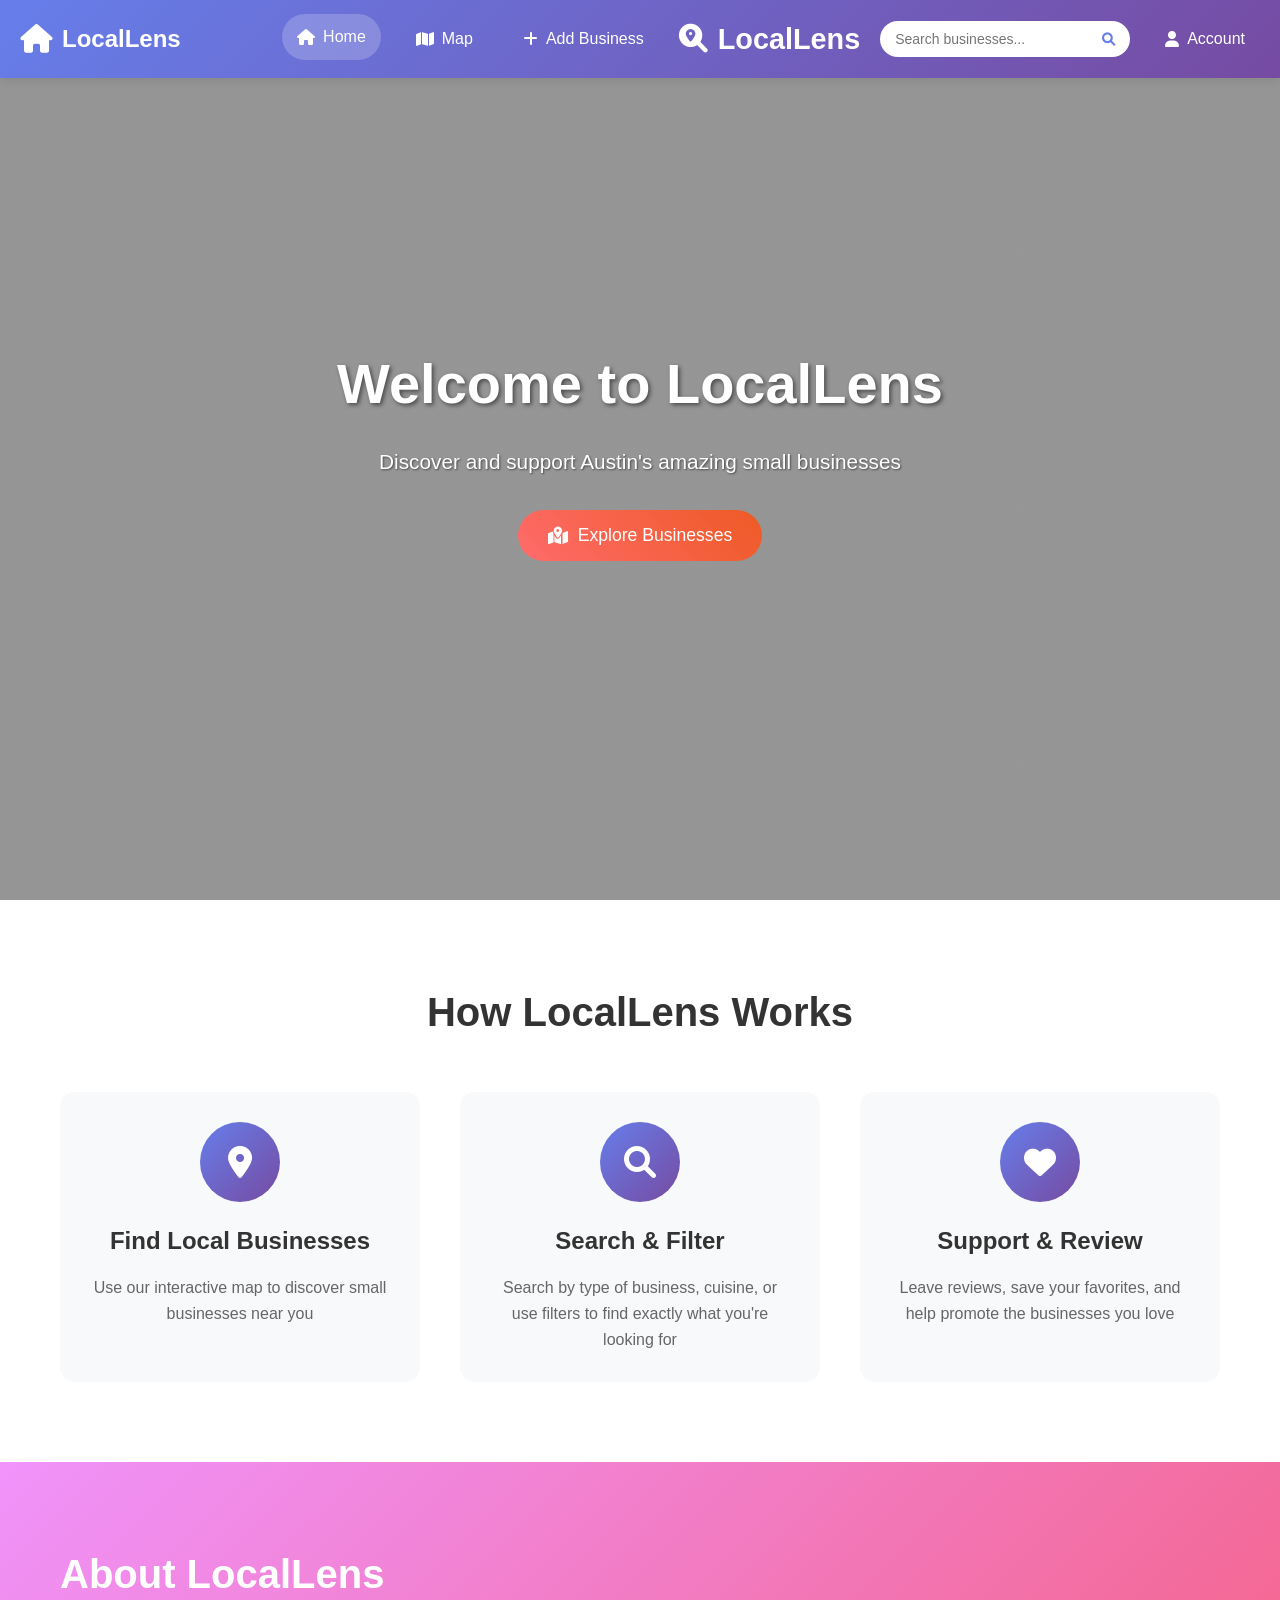
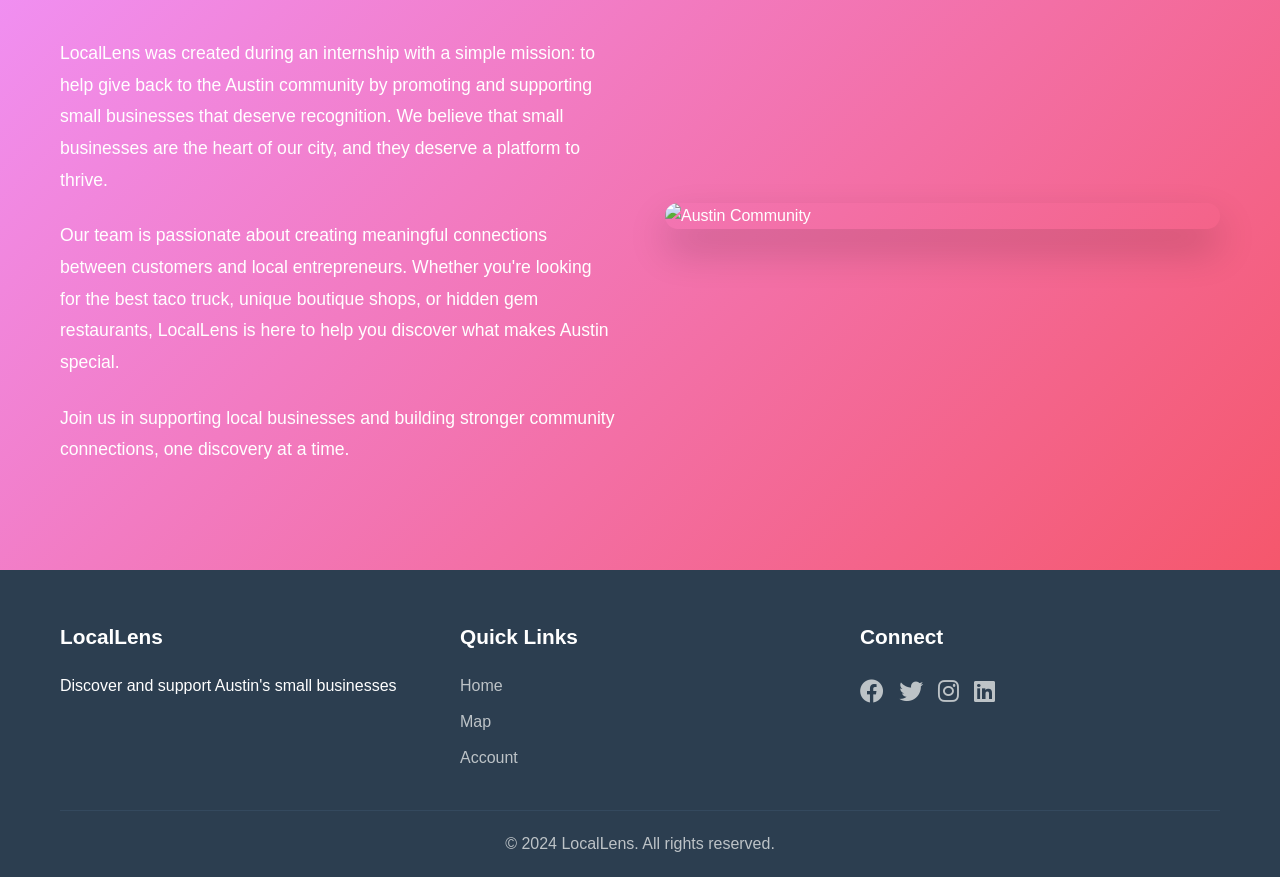
==== index.html @ c3199fb7 "Created first copy of app" ====
<!DOCTYPE html>
<html lang="en">
<head>
    <meta charset="UTF-8">
    <meta name="viewport" content="width=device-width, initial-scale=1.0">
    <title>LocalLens - Discover Austin's Small Businesses</title>
    <link rel="stylesheet" href="styles.css">
    <link href="https://cdnjs.cloudflare.com/ajax/libs/font-awesome/6.0.0/css/all.min.css" rel="stylesheet">
</head>
<body>
    <!-- Navigation Bar -->
    <nav class="navbar">
        <div class="nav-container">
            <div class="nav-logo">
                <i class="fas fa-home"></i>
                <span id="logo-text">LocalLens</span>
            </div>
            <div class="nav-items">
                <a href="index.html" class="nav-item active">
                    <i class="fas fa-home"></i>
                    <span>Home</span>
                </a>
                <a href="map.html" class="nav-item">
                    <i class="fas fa-map"></i>
                    <span>Map</span>
                </a>
                <a href="add-business.html" class="nav-item">
                    <i class="fas fa-plus"></i>
                    <span>Add Business</span>
                </a>
                <div class="nav-brand">
                    <i class="fas fa-search-location"></i>
                    <span>LocalLens</span>
                </div>
                <div class="search-container">
                    <input type="text" placeholder="Search businesses..." id="home-search">
                    <button type="button"><i class="fas fa-search"></i></button>
                </div>
                <a href="account.html" class="nav-item">
                    <i class="fas fa-user"></i>
                    <span>Account</span>
                </a>
            </div>
        </div>
    </nav>

    <!-- Hero Section with Austin Background -->
    <section class="hero">
        <div class="hero-overlay">
            <div class="hero-content">
                <h1>Welcome to LocalLens</h1>
                <p>Discover and support Austin's amazing small businesses</p>
                <button class="cta-button" onclick="window.location.href='map.html'">
                    <i class="fas fa-map-marked-alt"></i>
                    Explore Businesses
                </button>
            </div>
        </div>
    </section>

    <!-- How It Works Section -->
    <section class="how-it-works">
        <div class="container">
            <h2>How LocalLens Works</h2>
            <div class="steps-container">
                <div class="step">
                    <div class="step-icon">
                        <i class="fas fa-map-marker-alt"></i>
                    </div>
                    <h3>Find Local Businesses</h3>
                    <p>Use our interactive map to discover small businesses near you</p>
                </div>
                <div class="step">
                    <div class="step-icon">
                        <i class="fas fa-search"></i>
                    </div>
                    <h3>Search & Filter</h3>
                    <p>Search by type of business, cuisine, or use filters to find exactly what you're looking for</p>
                </div>
                <div class="step">
                    <div class="step-icon">
                        <i class="fas fa-heart"></i>
                    </div>
                    <h3>Support & Review</h3>
                    <p>Leave reviews, save your favorites, and help promote the businesses you love</p>
                </div>
            </div>
        </div>
    </section>

    <!-- About Us Section -->
    <section class="about-us">
        <div class="container">
            <div class="about-content">
                <div class="about-text">
                    <h2>About LocalLens</h2>
                    <p>
                        LocalLens was created during an internship with a simple mission: to help give back to the Austin community 
                        by promoting and supporting small businesses that deserve recognition. We believe that small businesses are 
                        the heart of our city, and they deserve a platform to thrive.
                    </p>
                    <p>
                        Our team is passionate about creating meaningful connections between customers and local entrepreneurs. 
                        Whether you're looking for the best taco truck, unique boutique shops, or hidden gem restaurants, 
                        LocalLens is here to help you discover what makes Austin special.
                    </p>
                    <p>
                        Join us in supporting local businesses and building stronger community connections, one discovery at a time.
                    </p>
                </div>
                <div class="about-image">
                    <img src="https://images.unsplash.com/photo-1519501025264-65ba15a82390?w=800&h=600&fit=crop" alt="Austin Community">
                </div>
            </div>
        </div>
    </section>

    <!-- Footer -->
    <footer class="footer">
        <div class="container">
            <div class="footer-content">
                <div class="footer-section">
                    <h3>LocalLens</h3>
                    <p>Discover and support Austin's small businesses</p>
                </div>
                <div class="footer-section">
                    <h3>Quick Links</h3>
                    <ul>
                        <li><a href="index.html">Home</a></li>
                        <li><a href="map.html">Map</a></li>
                        <li><a href="account.html">Account</a></li>
                    </ul>
                </div>
                <div class="footer-section">
                    <h3>Connect</h3>
                    <div class="social-links">
                        <a href="#"><i class="fab fa-facebook"></i></a>
                        <a href="#"><i class="fab fa-twitter"></i></a>
                        <a href="#"><i class="fab fa-instagram"></i></a>
                        <a href="#"><i class="fab fa-linkedin"></i></a>
                    </div>
                </div>
            </div>
            <div class="footer-bottom">
                <p>&copy; 2024 LocalLens. All rights reserved.</p>
            </div>
        </div>
    </footer>

    <script src="script.js"></script>
</body>
</html>
---- styles.css ----
/* Global Styles */
* {
    margin: 0;
    padding: 0;
    box-sizing: border-box;
}

body {
    font-family: 'Segoe UI', Tahoma, Geneva, Verdana, sans-serif;
    line-height: 1.6;
    color: #333;
    background-color: #f8f9fa;
}

.container {
    max-width: 1200px;
    margin: 0 auto;
    padding: 0 20px;
}

/* Navigation Bar */
.navbar {
    background: linear-gradient(135deg, #667eea 0%, #764ba2 100%);
    padding: 1rem 0;
    position: fixed;
    top: 0;
    width: 100%;
    z-index: 1000;
    box-shadow: 0 2px 10px rgba(0,0,0,0.1);
}

.nav-container {
    max-width: 1400px;
    margin: 0 auto;
    display: flex;
    justify-content: space-between;
    align-items: center;
    padding: 0 20px;
}

.nav-logo {
    display: flex;
    align-items: center;
    color: white;
    font-size: 1.5rem;
    font-weight: bold;
    text-decoration: none;
}

.nav-logo i {
    margin-right: 10px;
    font-size: 1.8rem;
}

.nav-items {
    display: flex;
    align-items: center;
    gap: 20px;
    flex-wrap: wrap;
}

.nav-item {
    display: flex;
    align-items: center;
    color: white;
    text-decoration: none;
    padding: 10px 15px;
    border-radius: 25px;
    transition: all 0.3s ease;
}

.nav-item:hover, .nav-item.active {
    background: rgba(255,255,255,0.2);
    transform: translateY(-2px);
}

.nav-item i {
    margin-right: 8px;
}

.nav-brand {
    color: white;
    font-size: 1.8rem;
    font-weight: bold;
    text-decoration: none;
    display: flex;
    align-items: center;
}

.nav-brand i {
    margin-right: 10px;
}

.search-container {
    position: relative;
    display: flex;
    align-items: center;
}

.search-container input {
    padding: 10px 40px 10px 15px;
    border: none;
    border-radius: 25px;
    width: 250px;
    outline: none;
    font-size: 14px;
}

.search-container button {
    position: absolute;
    right: 5px;
    background: none;
    border: none;
    color: #667eea;
    cursor: pointer;
    padding: 5px 10px;
}

/* Hero Section */
.hero {
    height: 100vh;
    background: linear-gradient(rgba(0,0,0,0.4), rgba(0,0,0,0.4)), 
                url('https://images.unsplash.com/photo-1519501025264-65ba15a82390?w=1920&h=1080&fit=crop');
    background-size: cover;
    background-position: center;
    display: flex;
    align-items: center;
    justify-content: center;
    text-align: center;
    color: white;
}

.hero-overlay {
    max-width: 800px;
    padding: 0 20px;
}

.hero-content h1 {
    font-size: 3.5rem;
    margin-bottom: 1rem;
    text-shadow: 2px 2px 4px rgba(0,0,0,0.5);
}

.hero-content p {
    font-size: 1.3rem;
    margin-bottom: 2rem;
    text-shadow: 1px 1px 2px rgba(0,0,0,0.5);
}

.cta-button {
    background: linear-gradient(45deg, #ff6b6b, #ee5a24);
    color: white;
    padding: 15px 30px;
    border: none;
    border-radius: 50px;
    font-size: 1.1rem;
    cursor: pointer;
    transition: all 0.3s ease;
    text-decoration: none;
    display: inline-flex;
    align-items: center;
    gap: 10px;
}

.cta-button:hover {
    transform: translateY(-3px);
    box-shadow: 0 10px 20px rgba(0,0,0,0.2);
}

/* How It Works Section */
.how-it-works {
    padding: 80px 0;
    background: white;
}

.how-it-works h2 {
    text-align: center;
    font-size: 2.5rem;
    margin-bottom: 3rem;
    color: #333;
}

.steps-container {
    display: grid;
    grid-template-columns: repeat(auto-fit, minmax(300px, 1fr));
    gap: 40px;
}

.step {
    text-align: center;
    padding: 30px;
    border-radius: 15px;
    background: #f8f9fa;
    transition: transform 0.3s ease;
}

.step:hover {
    transform: translateY(-10px);
}

.step-icon {
    width: 80px;
    height: 80px;
    background: linear-gradient(135deg, #667eea 0%, #764ba2 100%);
    border-radius: 50%;
    display: flex;
    align-items: center;
    justify-content: center;
    margin: 0 auto 20px;
    color: white;
    font-size: 2rem;
}

.step h3 {
    font-size: 1.5rem;
    margin-bottom: 15px;
    color: #333;
}

.step p {
    color: #666;
    line-height: 1.6;
}

/* About Us Section */
.about-us {
    padding: 80px 0;
    background: linear-gradient(135deg, #f093fb 0%, #f5576c 100%);
    color: white;
}

.about-content {
    display: grid;
    grid-template-columns: 1fr 1fr;
    gap: 50px;
    align-items: center;
}

.about-text h2 {
    font-size: 2.5rem;
    margin-bottom: 2rem;
}

.about-text p {
    font-size: 1.1rem;
    line-height: 1.8;
    margin-bottom: 1.5rem;
}

.about-image {
    border-radius: 15px;
    overflow: hidden;
    box-shadow: 0 20px 40px rgba(0,0,0,0.2);
}

.about-image img {
    width: 100%;
    height: auto;
    display: block;
}

/* Footer */
.footer {
    background: #2c3e50;
    color: white;
    padding: 50px 0 20px;
}

.footer-content {
    display: grid;
    grid-template-columns: repeat(auto-fit, minmax(250px, 1fr));
    gap: 40px;
    margin-bottom: 30px;
}

.footer-section h3 {
    font-size: 1.3rem;
    margin-bottom: 20px;
}

.footer-section ul {
    list-style: none;
}

.footer-section ul li {
    margin-bottom: 10px;
}

.footer-section ul li a {
    color: #bdc3c7;
    text-decoration: none;
    transition: color 0.3s ease;
}

.footer-section ul li a:hover {
    color: white;
}

.social-links {
    display: flex;
    gap: 15px;
}

.social-links a {
    color: #bdc3c7;
    font-size: 1.5rem;
    transition: color 0.3s ease;
}

.social-links a:hover {
    color: white;
}

.footer-bottom {
    text-align: center;
    padding-top: 20px;
    border-top: 1px solid #34495e;
    color: #bdc3c7;
}

/* Main Content */
.main-content {
    margin-top: 80px;
    min-height: calc(100vh - 80px);
}

/* Map Controls */
.map-controls {
    display: flex;
    justify-content: space-between;
    align-items: center;
    padding: 20px;
    background: white;
    border-bottom: 1px solid #e9ecef;
    position: sticky;
    top: 80px;
    z-index: 100;
}

.control-btn {
    background: #667eea;
    color: white;
    border: none;
    padding: 10px 20px;
    border-radius: 25px;
    cursor: pointer;
    display: flex;
    align-items: center;
    gap: 8px;
    transition: all 0.3s ease;
}

.control-btn:hover {
    background: #5a67d8;
    transform: translateY(-2px);
}

.filter-container {
    position: relative;
}

.filter-dropdown {
    position: absolute;
    top: 100%;
    right: 0;
    background: white;
    border: 1px solid #e9ecef;
    border-radius: 10px;
    padding: 20px;
    min-width: 250px;
    box-shadow: 0 10px 30px rgba(0,0,0,0.1);
    display: none;
    z-index: 1000;
}

.filter-dropdown.show {
    display: block;
}

.filter-group {
    margin-bottom: 15px;
}

.filter-group label {
    display: block;
    margin-bottom: 5px;
    font-weight: 500;
}

.filter-group select {
    width: 100%;
    padding: 8px 12px;
    border: 1px solid #ddd;
    border-radius: 5px;
    outline: none;
}

.apply-btn {
    background: #28a745;
    color: white;
    border: none;
    padding: 10px 20px;
    border-radius: 5px;
    cursor: pointer;
    width: 100%;
    font-weight: 500;
}

/* Map and Business Container */
.map-business-container {
    display: grid;
    grid-template-columns: 1fr 1fr;
    height: calc(100vh - 140px);
}

.map-section {
    position: relative;
    background: #f8f9fa;
    border-right: 1px solid #e9ecef;
}

#map {
    width: 100%;
    height: 100%;
}

.map-placeholder {
    display: flex;
    flex-direction: column;
    align-items: center;
    justify-content: center;
    height: 100%;
    color: #666;
    font-size: 1.2rem;
}

.map-placeholder i {
    font-size: 4rem;
    margin-bottom: 20px;
    color: #ccc;
}

.business-list-section {
    background: white;
    display: flex;
    flex-direction: column;
}

.business-list-header {
    display: flex;
    justify-content: space-between;
    align-items: center;
    padding: 20px;
    border-bottom: 1px solid #e9ecef;
}

.business-list-header h3 {
    font-size: 1.3rem;
    color: #333;
}

.view-toggle {
    display: flex;
    gap: 10px;
}

.view-btn {
    background: none;
    border: 1px solid #ddd;
    padding: 8px 12px;
    border-radius: 5px;
    cursor: pointer;
    transition: all 0.3s ease;
}

.view-btn.active {
    background: #667eea;
    color: white;
    border-color: #667eea;
}

/* Business List */
.business-list {
    flex: 1;
    overflow-y: auto;
}

.business-item {
    display: flex;
    justify-content: space-between;
    align-items: center;
    padding: 20px;
    border-bottom: 1px solid #e9ecef;
    transition: background 0.3s ease;
}

.business-item:hover {
    background: #f8f9fa;
}

.business-info h4 {
    font-size: 1.1rem;
    margin-bottom: 8px;
    color: #333;
}

.business-rating {
    display: flex;
    align-items: center;
    gap: 5px;
    margin-bottom: 8px;
}

.business-rating i {
    color: #ffc107;
}

.business-category, .business-price, .business-distance {
    color: #666;
    font-size: 0.9rem;
    margin-bottom: 5px;
}

.business-actions {
    display: flex;
    gap: 10px;
}

.favorite-btn {
    background: none;
    border: none;
    color: #dc3545;
    cursor: pointer;
    font-size: 1.2rem;
    transition: color 0.3s ease;
}

.favorite-btn:hover, .favorite-btn.active {
    color: #c82333;
}

.details-btn {
    background: #667eea;
    color: white;
    border: none;
    padding: 8px 16px;
    border-radius: 20px;
    cursor: pointer;
    font-size: 0.9rem;
    transition: background 0.3s ease;
}

.details-btn:hover {
    background: #5a67d8;
}

/* Business Details Modal */
.modal {
    display: none;
    position: fixed;
    z-index: 2000;
    left: 0;
    top: 0;
    width: 100%;
    height: 100%;
    background: rgba(0,0,0,0.5);
}

.modal.show {
    display: flex;
    align-items: center;
    justify-content: center;
}

.modal-content {
    background: white;
    border-radius: 15px;
    max-width: 900px;
    width: 90%;
    max-height: 90vh;
    overflow-y: auto;
    position: relative;
}

.modal-header {
    display: flex;
    justify-content: space-between;
    align-items: center;
    padding: 20px;
    border-bottom: 1px solid #e9ecef;
}

.modal-header h2 {
    color: #333;
}

.close-btn {
    background: none;
    border: none;
    font-size: 1.5rem;
    cursor: pointer;
    color: #666;
}

.modal-body {
    padding: 20px;
}

.business-details {
    display: grid;
    grid-template-columns: 1fr 1fr;
    gap: 30px;
}

.details-left {
    display: flex;
    flex-direction: column;
    gap: 20px;
}

.business-image {
    border-radius: 10px;
    overflow: hidden;
}

.business-image img {
    width: 100%;
    height: 200px;
    object-fit: cover;
}

.business-rating {
    display: flex;
    align-items: center;
    gap: 10px;
}

.stars {
    color: #ffc107;
}

.details-right {
    display: flex;
    flex-direction: column;
    gap: 25px;
}

.info-section h3, .description-section h3, .menu-section h3, .reviews-section h3 {
    font-size: 1.3rem;
    margin-bottom: 15px;
    color: #333;
}

.info-item {
    display: flex;
    align-items: center;
    gap: 10px;
    margin-bottom: 10px;
}

.info-item i {
    color: #667eea;
    width: 20px;
}

.menu-list {
    list-style: none;
}

.menu-list li {
    padding: 8px 0;
    border-bottom: 1px solid #f0f0f0;
}

.review-item {
    padding: 15px;
    border: 1px solid #e9ecef;
    border-radius: 10px;
    margin-bottom: 15px;
}

.reviewer {
    font-weight: 600;
    color: #333;
}

.review-stars {
    color: #ffc107;
}

.review-text {
    margin-top: 10px;
    color: #666;
}

.modal-footer {
    display: flex;
    gap: 15px;
    padding: 20px;
    border-top: 1px solid #e9ecef;
}

.favorite-btn-modal {
    background: #dc3545;
    color: white;
    border: none;
    padding: 10px 20px;
    border-radius: 25px;
    cursor: pointer;
    display: flex;
    align-items: center;
    gap: 8px;
    transition: background 0.3s ease;
}

.favorite-btn-modal:hover {
    background: #c82333;
}

.write-review-btn {
    background: #667eea;
    color: white;
    border: none;
    padding: 10px 20px;
    border-radius: 25px;
    cursor: pointer;
    display: flex;
    align-items: center;
    gap: 8px;
    transition: background 0.3s ease;
}

.write-review-btn:hover {
    background: #5a67d8;
}

/* Account Section */
.account-container {
    max-width: 800px;
    margin: 0 auto;
    padding: 40px 20px;
}

/* Add Business Section */
.add-business-container {
    max-width: 1000px;
    margin: 0 auto;
    padding: 40px 20px;
}

.page-header {
    text-align: center;
    margin-bottom: 40px;
}

.page-header h1 {
    font-size: 2.5rem;
    margin-bottom: 15px;
    color: #333;
}

.page-header p {
    font-size: 1.2rem;
    color: #666;
}

.business-form-container {
    background: white;
    border-radius: 15px;
    padding: 40px;
    box-shadow: 0 10px 30px rgba(0,0,0,0.1);
}

.business-form {
    display: flex;
    flex-direction: column;
    gap: 30px;
}

.form-section {
    border-bottom: 1px solid #e9ecef;
    padding-bottom: 30px;
}

.form-section:last-child {
    border-bottom: none;
    padding-bottom: 0;
}

.form-section h2 {
    font-size: 1.5rem;
    margin-bottom: 20px;
    color: #333;
    display: flex;
    align-items: center;
    gap: 10px;
}

.form-grid {
    display: grid;
    grid-template-columns: repeat(auto-fit, minmax(250px, 1fr));
    gap: 20px;
}

.form-group textarea {
    resize: vertical;
    min-height: 100px;
}

.help-text {
    font-size: 0.9rem;
    color: #666;
    margin-top: 5px;
}

.form-actions {
    display: flex;
    gap: 15px;
    justify-content: flex-end;
    margin-top: 30px;
}

.primary-btn {
    background: linear-gradient(135deg, #667eea 0%, #764ba2 100%);
    color: white;
    border: none;
    padding: 15px 30px;
    border-radius: 25px;
    cursor: pointer;
    font-size: 1.1rem;
    display: flex;
    align-items: center;
    gap: 10px;
    transition: all 0.3s ease;
}

.primary-btn:hover {
    transform: translateY(-2px);
    box-shadow: 0 10px 20px rgba(0,0,0,0.2);
}

.secondary-btn {
    background: #6c757d;
    color: white;
    border: none;
    padding: 15px 30px;
    border-radius: 25px;
    cursor: pointer;
    font-size: 1.1rem;
    display: flex;
    align-items: center;
    gap: 10px;
    transition: all 0.3s ease;
}

.secondary-btn:hover {
    background: #5a6268;
    transform: translateY(-2px);
}

/* Success Message */
.success-message {
    background: linear-gradient(135deg, #28a745 0%, #20c997 100%);
    border-radius: 15px;
    padding: 40px;
    text-align: center;
    color: white;
    margin-top: 30px;
}

.success-content i {
    font-size: 4rem;
    margin-bottom: 20px;
}

.success-content h3 {
    font-size: 2rem;
    margin-bottom: 15px;
}

.success-content p {
    font-size: 1.1rem;
    margin-bottom: 30px;
    opacity: 0.9;
}

.success-btn {
    background: white;
    color: #28a745;
    border: none;
    padding: 12px 25px;
    border-radius: 25px;
    cursor: pointer;
    font-size: 1rem;
    margin: 0 10px;
    transition: all 0.3s ease;
}

.success-btn:hover {
    transform: translateY(-2px);
    box-shadow: 0 5px 15px rgba(0,0,0,0.2);
}

.auth-section {
    background: white;
    border-radius: 15px;
    padding: 40px;
    box-shadow: 0 10px 30px rgba(0,0,0,0.1);
    margin-bottom: 40px;
}

.auth-tabs {
    display: flex;
    margin-bottom: 30px;
    border-bottom: 2px solid #f0f0f0;
}

.auth-tab {
    background: none;
    border: none;
    padding: 15px 30px;
    font-size: 1.1rem;
    cursor: pointer;
    color: #666;
    border-bottom: 2px solid transparent;
    transition: all 0.3s ease;
}

.auth-tab.active {
    color: #667eea;
    border-bottom-color: #667eea;
}

.auth-form {
    display: none;
}

.auth-form.active {
    display: block;
}

.auth-form h2 {
    font-size: 2rem;
    margin-bottom: 30px;
    color: #333;
    text-align: center;
}

.form-group {
    margin-bottom: 20px;
}

.form-group label {
    display: block;
    margin-bottom: 8px;
    font-weight: 500;
    color: #333;
}

.form-group input, .form-group textarea {
    width: 100%;
    padding: 12px 15px;
    border: 1px solid #ddd;
    border-radius: 8px;
    font-size: 1rem;
    outline: none;
    transition: border-color 0.3s ease;
}

.form-group input:focus, .form-group textarea:focus {
    border-color: #667eea;
}

.form-options {
    display: flex;
    justify-content: space-between;
    align-items: center;
    margin-bottom: 20px;
}

.form-options label {
    display: flex;
    align-items: center;
    gap: 8px;
    color: #666;
}

.forgot-password {
    color: #667eea;
    text-decoration: none;
}

.forgot-password:hover {
    text-decoration: underline;
}

.submit-btn {
    background: linear-gradient(135deg, #667eea 0%, #764ba2 100%);
    color: white;
    border: none;
    padding: 15px 30px;
    border-radius: 25px;
    font-size: 1.1rem;
    cursor: pointer;
    width: 100%;
    transition: transform 0.3s ease;
}

.submit-btn:hover {
    transform: translateY(-2px);
}

.social-login {
    text-align: center;
    margin-top: 30px;
}

.social-login p {
    color: #666;
    margin-bottom: 15px;
}

.social-buttons {
    display: flex;
    gap: 15px;
    justify-content: center;
}

.social-btn {
    padding: 10px 20px;
    border: 1px solid #ddd;
    border-radius: 25px;
    cursor: pointer;
    display: flex;
    align-items: center;
    gap: 8px;
    transition: all 0.3s ease;
    text-decoration: none;
    color: #333;
}

.social-btn:hover {
    background: #f8f9fa;
    transform: translateY(-2px);
}

.social-btn.google {
    color: #db4437;
    border-color: #db4437;
}

.social-btn.facebook {
    color: #4267B2;
    border-color: #4267B2;
}

/* Profile Section */
.profile-section {
    background: white;
    border-radius: 15px;
    padding: 40px;
    box-shadow: 0 10px 30px rgba(0,0,0,0.1);
}

.profile-header {
    display: flex;
    justify-content: space-between;
    align-items: center;
    margin-bottom: 30px;
    padding-bottom: 20px;
    border-bottom: 1px solid #e9ecef;
}

.profile-info {
    display: flex;
    align-items: center;
    gap: 30px;
}

.profile-picture-container {
    position: relative;
}

.profile-picture-container img {
    width: 120px;
    height: 120px;
    border-radius: 50%;
    object-fit: cover;
    border: 4px solid #667eea;
}

.change-pic-btn {
    position: absolute;
    bottom: 0;
    right: 0;
    background: #667eea;
    color: white;
    border: none;
    border-radius: 50%;
    width: 40px;
    height: 40px;
    cursor: pointer;
    display: flex;
    align-items: center;
    justify-content: center;
    box-shadow: 0 2px 10px rgba(0,0,0,0.2);
}

.edit-profile-btn {
    background: #667eea;
    color: white;
    border: none;
    padding: 10px 20px;
    border-radius: 25px;
    cursor: pointer;
    display: flex;
    align-items: center;
    gap: 8px;
    transition: background 0.3s ease;
}

.edit-profile-btn:hover {
    background: #5a67d8;
}

.profile-tabs {
    display: flex;
    margin-bottom: 30px;
    border-bottom: 2px solid #f0f0f0;
}

.profile-tab {
    background: none;
    border: none;
    padding: 15px 30px;
    font-size: 1.1rem;
    cursor: pointer;
    color: #666;
    border-bottom: 2px solid transparent;
    transition: all 0.3s ease;
}

.profile-tab.active {
    color: #667eea;
    border-bottom-color: #667eea;
}

.profile-content {
    display: none;
}

.profile-content.active {
    display: block;
}

/* Favorites Grid */
.favorites-grid {
    display: grid;
    grid-template-columns: repeat(auto-fill, minmax(300px, 1fr));
    gap: 20px;
}

.favorite-item {
    background: #f8f9fa;
    border-radius: 15px;
    overflow: hidden;
    transition: transform 0.3s ease;
}

.favorite-item:hover {
    transform: translateY(-5px);
}

.favorite-item img {
    width: 100%;
    height: 200px;
    object-fit: cover;
}

.favorite-info {
    padding: 20px;
}

.favorite-info h4 {
    font-size: 1.2rem;
    margin-bottom: 10px;
    color: #333;
}

.favorite-rating {
    display: flex;
    align-items: center;
    gap: 5px;
    margin-bottom: 10px;
}

.favorite-rating i {
    color: #ffc107;
}

.favorite-info p {
    color: #666;
    margin-bottom: 15px;
}

.remove-favorite {
    background: #dc3545;
    color: white;
    border: none;
    padding: 8px 15px;
    border-radius: 20px;
    cursor: pointer;
    font-size: 0.9rem;
    transition: background 0.3s ease;
    display: flex;
    align-items: center;
    gap: 5px;
}

.remove-favorite:hover {
    background: #c82333;
}

/* Recent List */
.recent-list {
    display: flex;
    flex-direction: column;
    gap: 15px;
}

.recent-item {
    display: flex;
    justify-content: space-between;
    align-items: center;
    padding: 20px;
    background: #f8f9fa;
    border-radius: 10px;
    transition: background 0.3s ease;
}

.recent-item:hover {
    background: #e9ecef;
}

.recent-info h4 {
    font-size: 1.1rem;
    margin-bottom: 5px;
    color: #333;
}

.recent-info p {
    color: #666;
    margin-bottom: 10px;
}

.recent-rating {
    display: flex;
    align-items: center;
    gap: 5px;
}

.recent-rating i {
    color: #ffc107;
}

.view-again-btn {
    background: #667eea;
    color: white;
    border: none;
    padding: 8px 16px;
    border-radius: 20px;
    cursor: pointer;
    font-size: 0.9rem;
    transition: background 0.3s ease;
    text-decoration: none;
}

.view-again-btn:hover {
    background: #5a67d8;
}

/* Reviews List */
.reviews-list {
    display: flex;
    flex-direction: column;
    gap: 20px;
}

.review-item {
    padding: 20px;
    background: #f8f9fa;
    border-radius: 10px;
    border: 1px solid #e9ecef;
}

.review-header {
    display: flex;
    justify-content: space-between;
    align-items: center;
    margin-bottom: 15px;
}

.review-header h4 {
    font-size: 1.1rem;
    color: #333;
}

.review-date {
    color: #666;
    font-size: 0.9rem;
}

.edit-review-btn {
    background: #667eea;
    color: white;
    border: none;
    padding: 8px 16px;
    border-radius: 20px;
    cursor: pointer;
    font-size: 0.9rem;
    transition: background 0.3s ease;
    display: flex;
    align-items: center;
    gap: 5px;
}

.edit-review-btn:hover {
    background: #5a67d8;
}

/* Responsive Design */
@media (max-width: 768px) {
    .nav-container {
        flex-direction: column;
        gap: 15px;
    }

    .nav-items {
        flex-wrap: wrap;
        justify-content: center;
        gap: 15px;
    }

    .search-container input {
        width: 200px;
    }

    .hero-content h1 {
        font-size: 2.5rem;
    }

    .about-content {
        grid-template-columns: 1fr;
        text-align: center;
    }

    .map-business-container {
        grid-template-columns: 1fr;
        height: auto;
    }

    .map-section {
        height: 400px;
        border-right: none;
        border-bottom: 1px solid #e9ecef;
    }

    .business-list-section {
        height: 600px;
    }

    .business-details {
        grid-template-columns: 1fr;
    }

    .profile-info {
        flex-direction: column;
        text-align: center;
        gap: 20px;
    }

    .favorites-grid {
        grid-template-columns: 1fr;
    }

    .recent-item {
        flex-direction: column;
        align-items: flex-start;
        gap: 15px;
    }

    .modal-content {
        width: 95%;
        margin: 20px;
    }
}

@media (max-width: 480px) {
    .hero-content h1 {
        font-size: 2rem;
    }

    .hero-content p {
        font-size: 1.1rem;
    }

    .steps-container {
        grid-template-columns: 1fr;
    }

    .auth-section, .profile-section {
        padding: 20px;
    }

    .search-container input {
        width: 150px;
    }

    .map-controls {
        flex-direction: column;
        gap: 15px;
    }

    .filter-dropdown {
        right: -50px;
    }
}
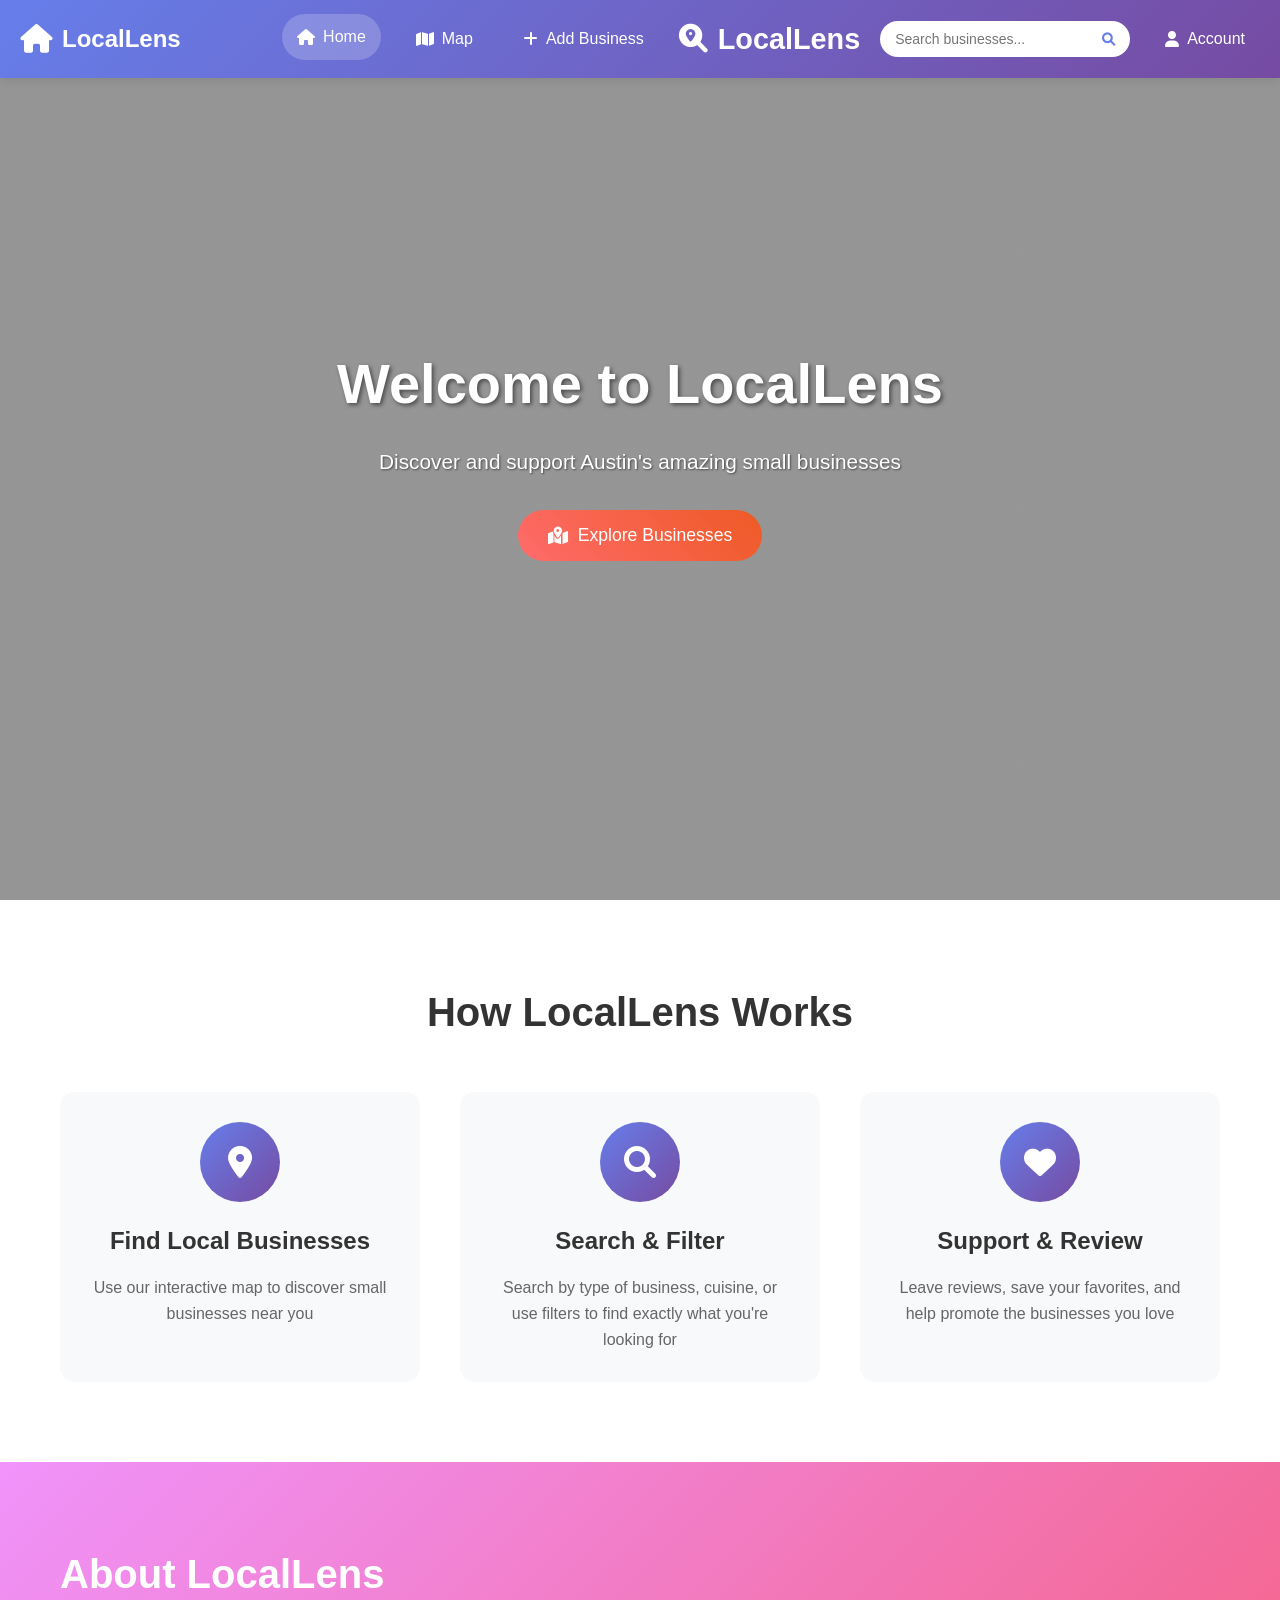
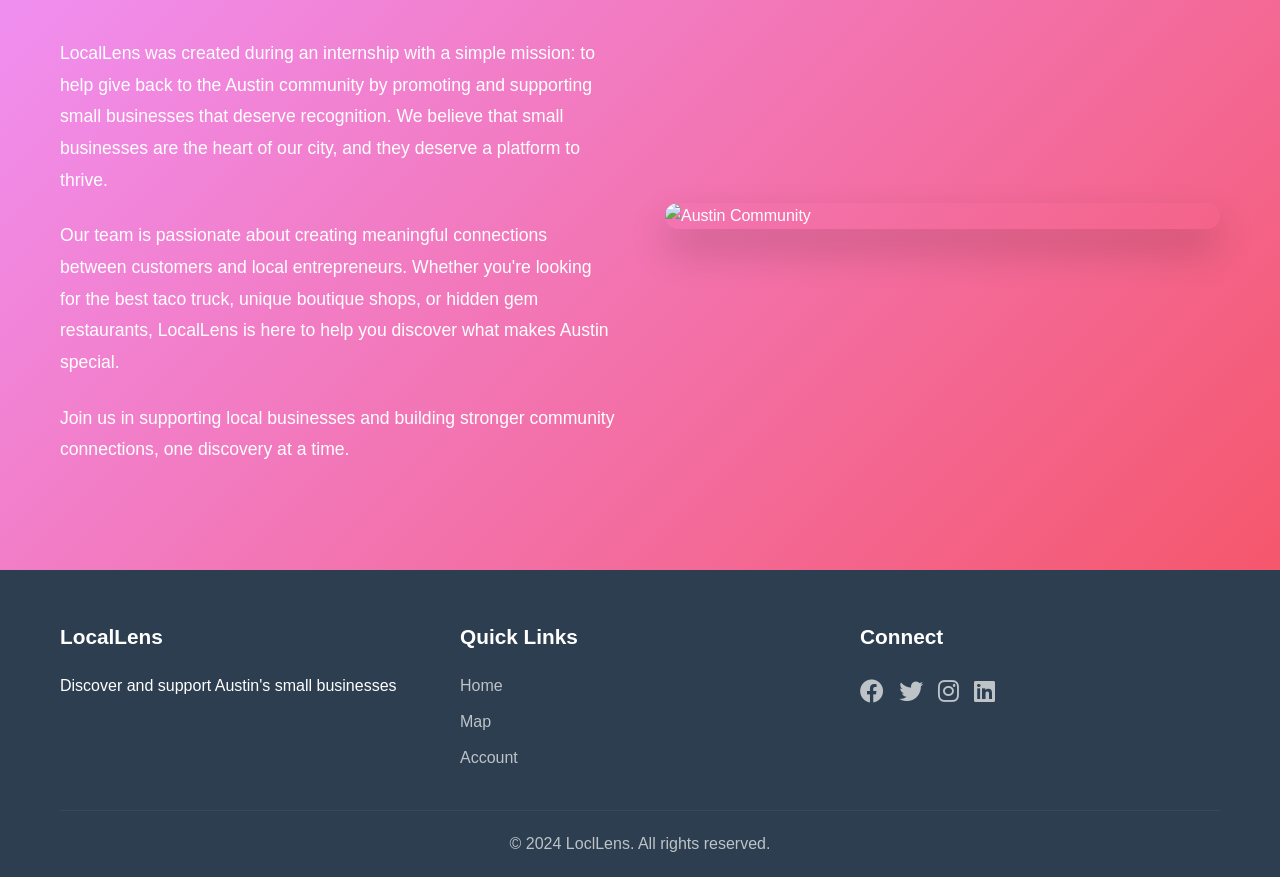
==== commit 022fe722: "test" ====
--- a/index.html
+++ b/index.html
@@ -142,7 +142,7 @@
                 </div>
             </div>
             <div class="footer-bottom">
-                <p>&copy; 2024 LocalLens. All rights reserved.</p>
+                <p>&copy; 2024 LoclLens. All rights reserved.</p>
             </div>
         </div>
     </footer>
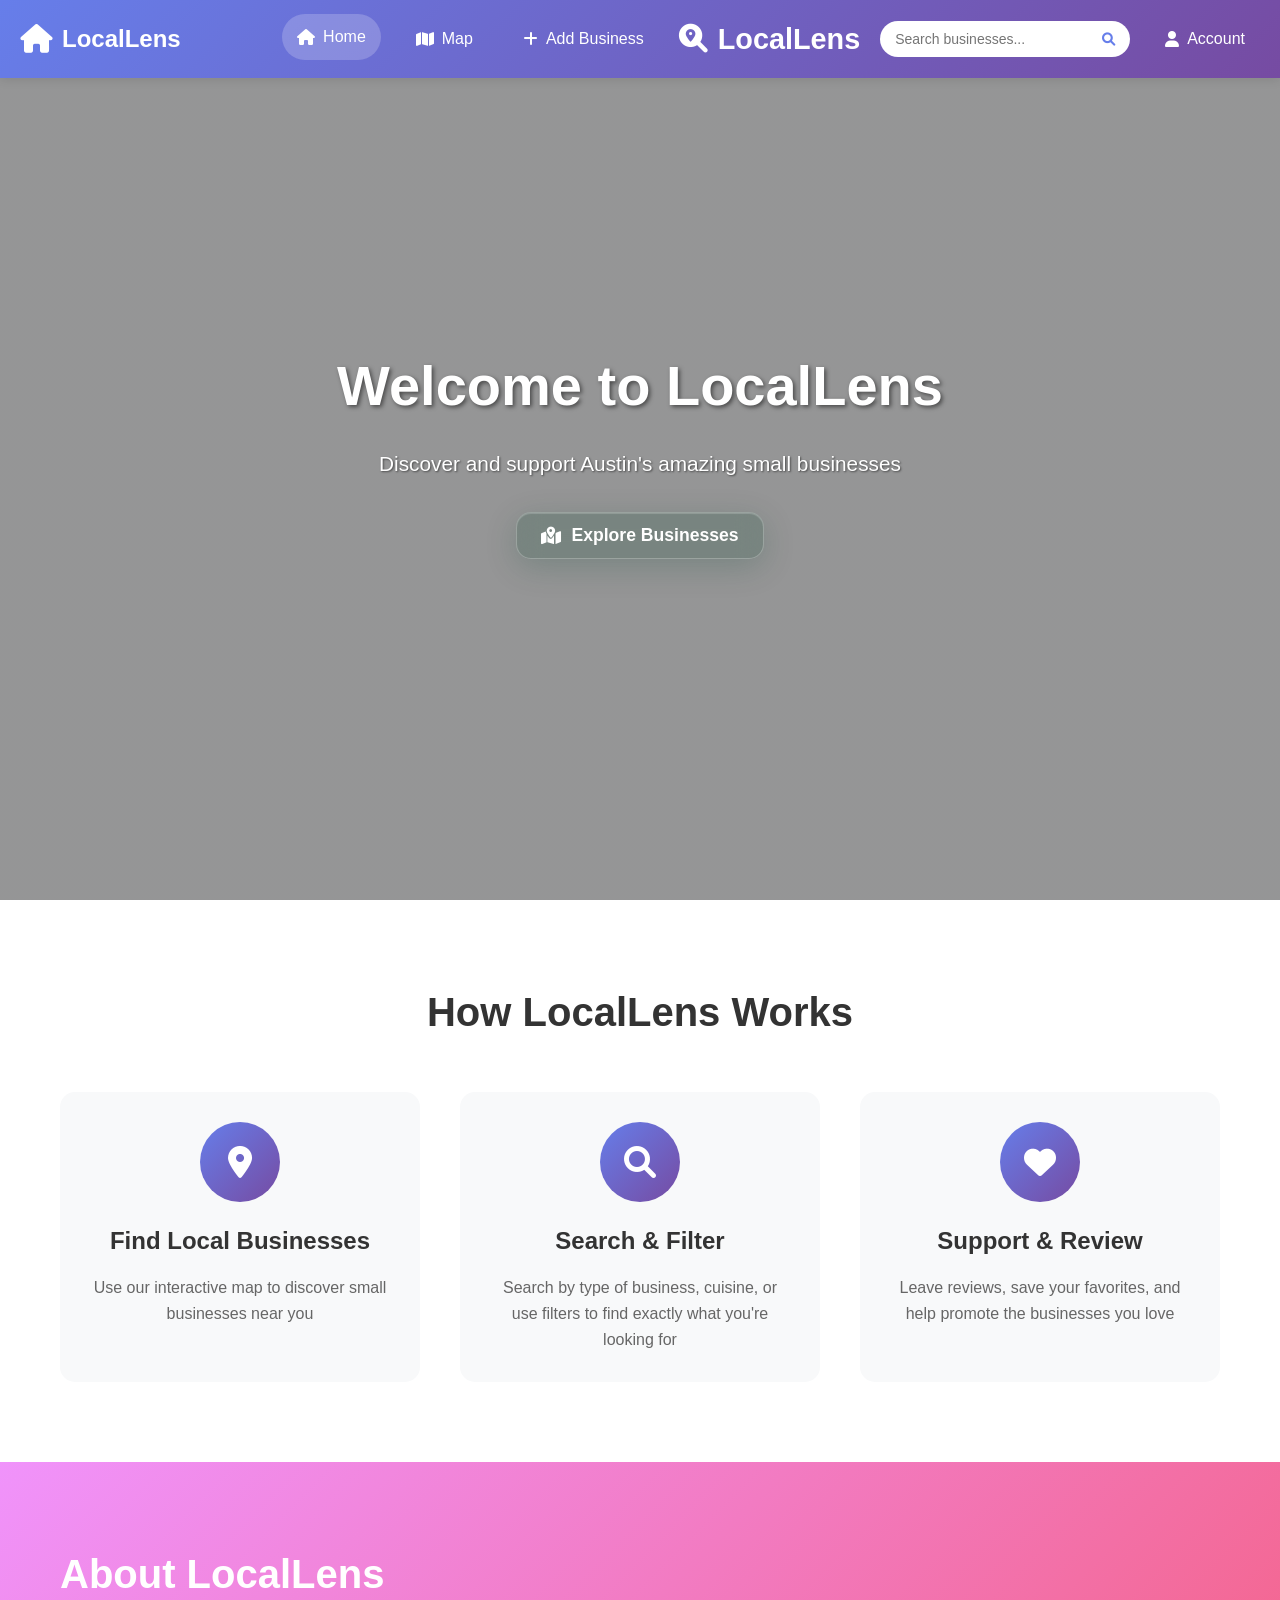
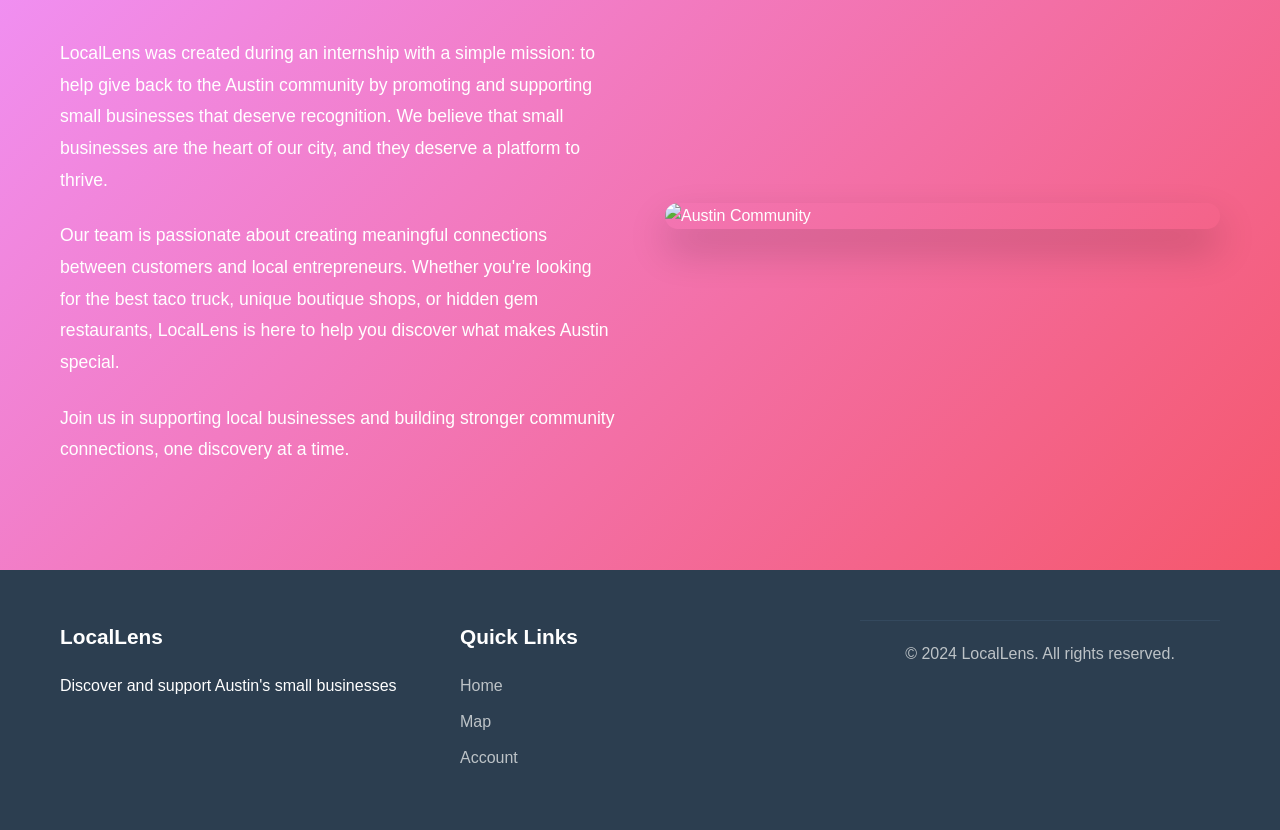
==== commit a6c9d5fa: "Remove footer section with social links Removed the footer section containing social links." ====
--- a/index.html
+++ b/index.html
@@ -131,22 +131,13 @@
                         <li><a href="account.html">Account</a></li>
                     </ul>
                 </div>
-                <div class="footer-section">
-                    <h3>Connect</h3>
-                    <div class="social-links">
-                        <a href="#"><i class="fab fa-facebook"></i></a>
-                        <a href="#"><i class="fab fa-twitter"></i></a>
-                        <a href="#"><i class="fab fa-instagram"></i></a>
-                        <a href="#"><i class="fab fa-linkedin"></i></a>
-                    </div>
-                </div>
-            </div>
+               
             <div class="footer-bottom">
-                <p>&copy; 2024 LoclLens. All rights reserved.</p>
+                <p>&copy; 2024 LocalLens. All rights reserved.</p>
             </div>
         </div>
     </footer>
 
     <script src="script.js"></script>
 </body>
-</html>+</html>
--- a/styles.css
+++ b/styles.css
@@ -148,13 +148,19 @@
 }
 
 .cta-button {
-    background: linear-gradient(45deg, #ff6b6b, #ee5a24);
-    color: white;
-    padding: 15px 30px;
-    border: none;
-    border-radius: 50px;
+    background: rgba(6, 64, 43, 0.2);
+    backdrop-filter: blur(12px);
+    -webkit-backdrop-filter: blur(12px);
+    color: white;
+    padding: 12px 24px;
+    border: 1px solid rgba(255, 255, 255, 0.25);
+    border-radius: 15px;
     font-size: 1.1rem;
     cursor: pointer;
+    box-shadow:
+        0 8px 32px rgba(6, 64, 43, 0.2),
+        inset 0 1px 1px rgba(255, 255, 255, 0.2);
+    font-weight: 600;
     transition: all 0.3s ease;
     text-decoration: none;
     display: inline-flex;
@@ -163,8 +169,11 @@
 }
 
 .cta-button:hover {
+    background: rgba(6, 64, 43, 0.35);
     transform: translateY(-3px);
-    box-shadow: 0 10px 20px rgba(0,0,0,0.2);
+    box-shadow: 
+        0 12px 40px rgba(6, 64, 43, 0.35),
+        inset 0 1px 1px rgba(255, 255, 255, 0.3);
 }
 
 /* How It Works Section */
@@ -1424,4 +1433,4 @@
     .filter-dropdown {
         right: -50px;
     }
-}+}
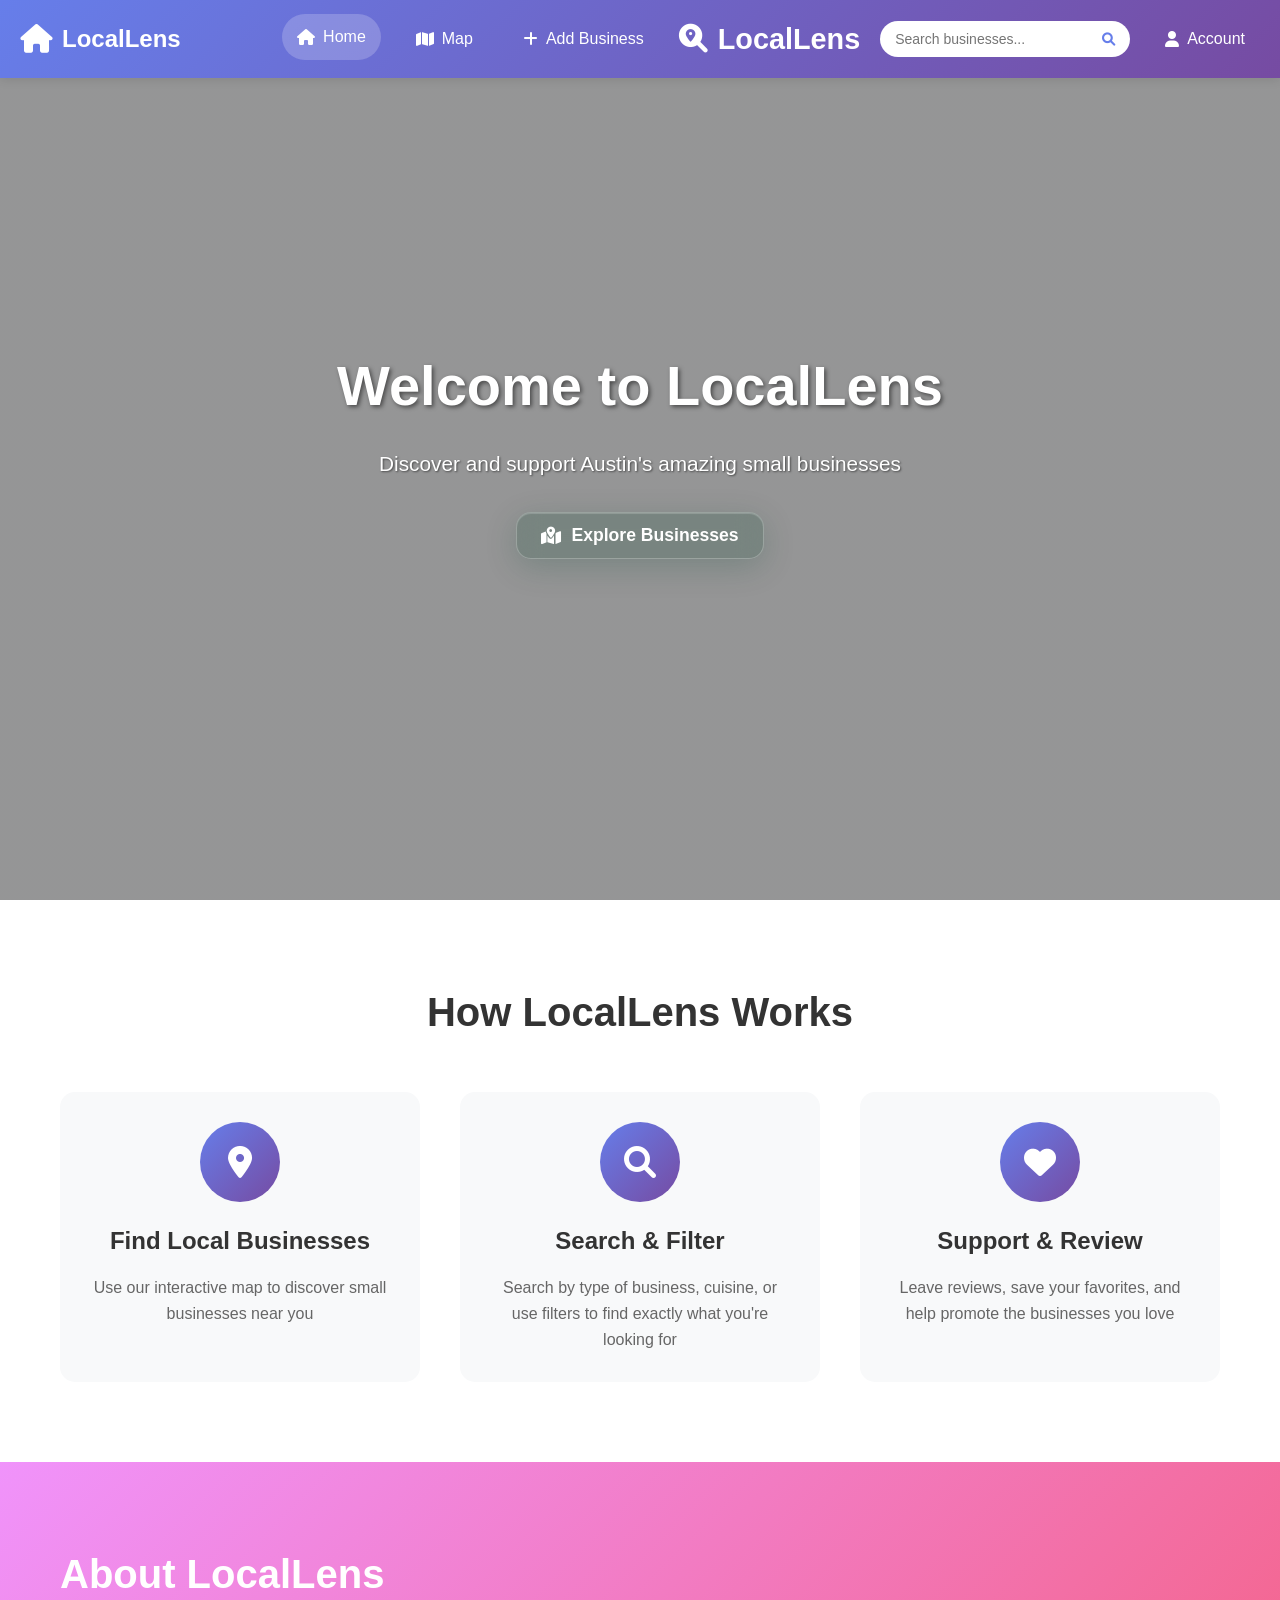
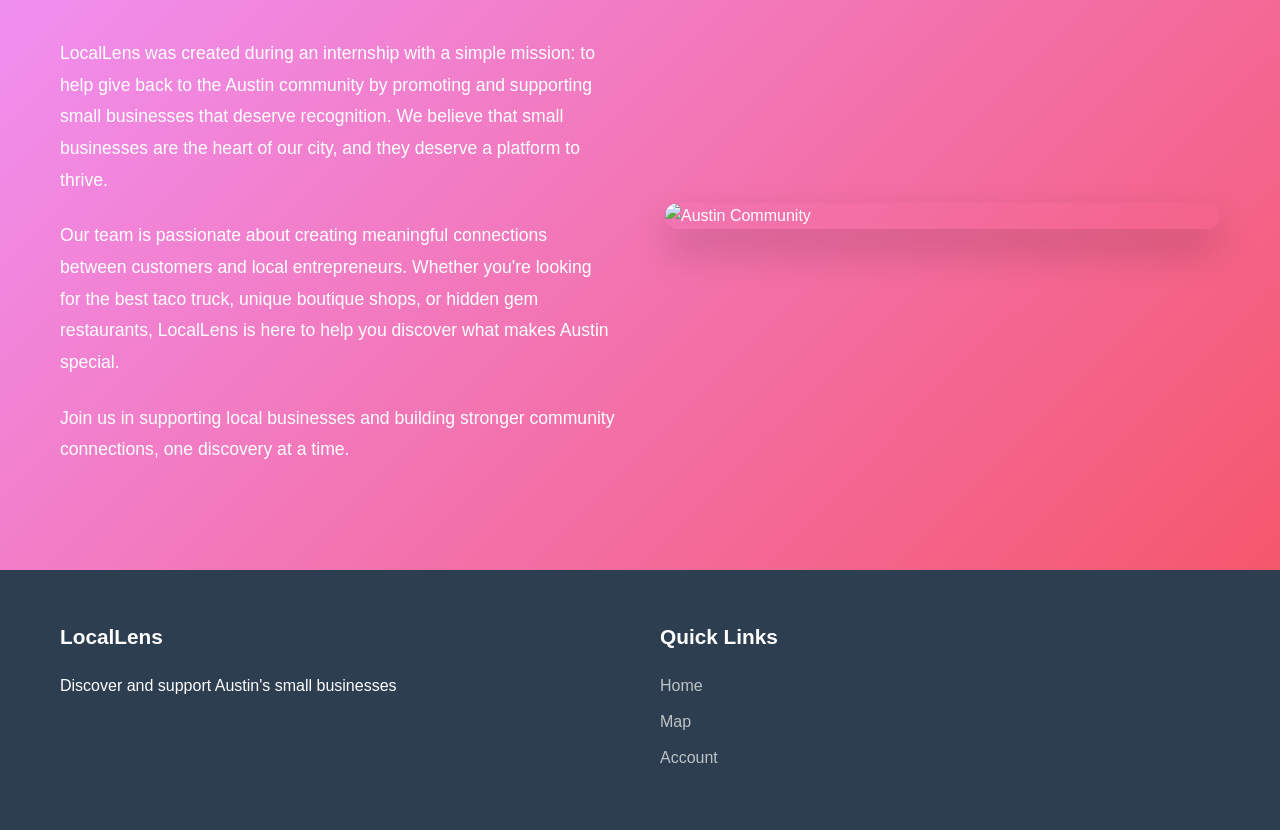
==== commit 5131e29b: "Remove footer section from index.html Removed the footer section containing copyright information." ====
--- a/index.html
+++ b/index.html
@@ -109,7 +109,7 @@
                     </p>
                 </div>
                 <div class="about-image">
-                    <img src="https://images.unsplash.com/photo-1519501025264-65ba15a82390?w=800&h=600&fit=crop" alt="Austin Community">
+                    <img src="https://media.istockphoto.com/id/592651910/photo/austin-texas-skyline.jpg?s=612x612&w=0&k=20&c=B7AozA89AxOwisBe9UBj8TJvMRKr8FooVob9JD7FfEM=" alt="Austin Community">
                 </div>
             </div>
         </div>
@@ -131,10 +131,7 @@
                         <li><a href="account.html">Account</a></li>
                     </ul>
                 </div>
-               
-            <div class="footer-bottom">
-                <p>&copy; 2024 LocalLens. All rights reserved.</p>
-            </div>
+            
         </div>
     </footer>
 
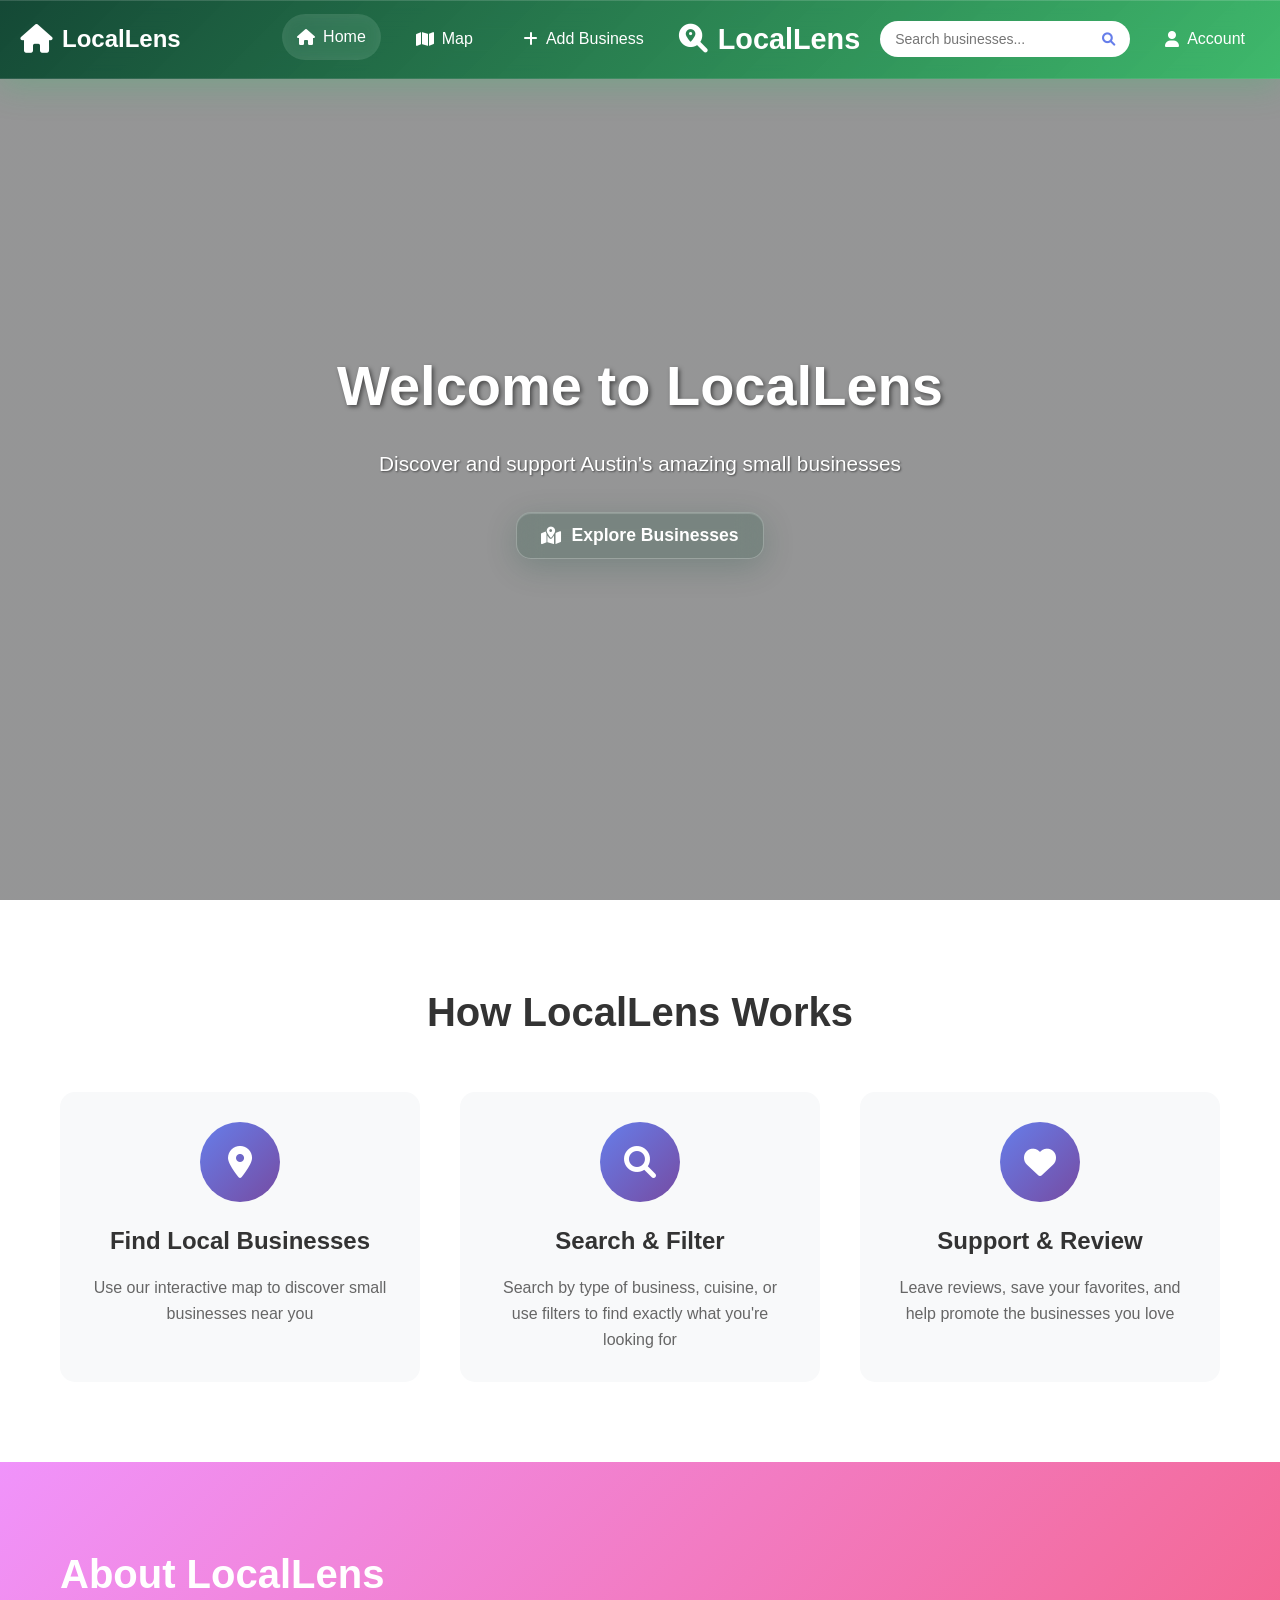
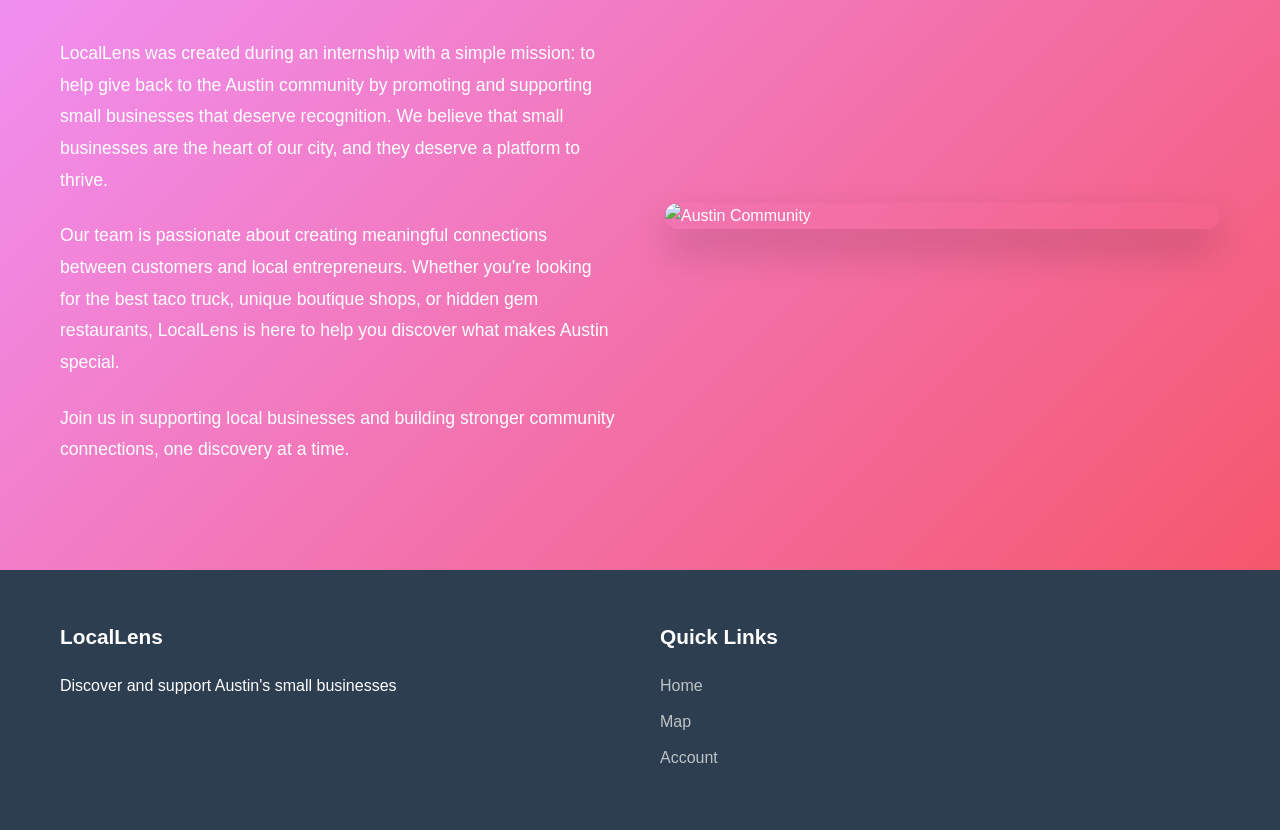
==== commit 92c1eb63: "Update image source in index.html" ====
--- a/index.html
+++ b/index.html
@@ -109,7 +109,7 @@
                     </p>
                 </div>
                 <div class="about-image">
-                    <img src="https://media.istockphoto.com/id/592651910/photo/austin-texas-skyline.jpg?s=612x612&w=0&k=20&c=B7AozA89AxOwisBe9UBj8TJvMRKr8FooVob9JD7FfEM=" alt="Austin Community">
+                    <img src="https://images.unsplash.com/photo-1521223619409-8085d2607891?q=80&w=1074&auto=format&fit=crop&ixlib=rb-4.1.0&ixid=M3wxMjA3fDB8MHxwaG90by1wYWdlfHx8fGVufDB8fHx8fA%3D%3D" alt="Austin Community">
                 </div>
             </div>
         </div>
--- a/styles.css
+++ b/styles.css
@@ -20,13 +20,23 @@
 
 /* Navigation Bar */
 .navbar {
-    background: linear-gradient(135deg, #667eea 0%, #764ba2 100%);
+    background: linear-gradient(
+        135deg,
+        rgba(6, 64, 43, 0.9),
+        rgba(34, 197, 94, 0.75)
+    );
+
+    backdrop-filter: blur(18px);
+    -webkit-backdrop-filter: blur(18px);
+    border-bottom: 1px solid rgba(255, 255, 255, 0.12);
+    box-shadow:
+        0 8px 32px rgba(34, 197, 94, 0.25),
+        inset 0 1px 0 rgba(255, 255, 255, 0.15);
     padding: 1rem 0;
     position: fixed;
     top: 0;
     width: 100%;
     z-index: 1000;
-    box-shadow: 0 2px 10px rgba(0,0,0,0.1);
 }
 
 .nav-container {
@@ -69,8 +79,10 @@
     transition: all 0.3s ease;
 }
 
-.nav-item:hover, .nav-item.active {
-    background: rgba(255,255,255,0.2);
+.nav-item:hover,
+.nav-item.active {
+    background: rgba(255,255,255,0.15);
+    backdrop-filter: blur(8px);
     transform: translateY(-2px);
 }
 
@@ -120,7 +132,7 @@
 .hero {
     height: 100vh;
     background: linear-gradient(rgba(0,0,0,0.4), rgba(0,0,0,0.4)), 
-                url('https://images.unsplash.com/photo-1519501025264-65ba15a82390?w=1920&h=1080&fit=crop');
+                url('https://images.unsplash.com/photo-1666969565832-b55bf42a900d?q=80&w=2071&auto=format&fit=crop&ixlib=rb-4.1.0&ixid=M3wxMjA3fDB8MHxwaG90by1wYWdlfHx8fGVufDB8fHx8fA%3D%3D');
     background-size: cover;
     background-position: center;
     display: flex;
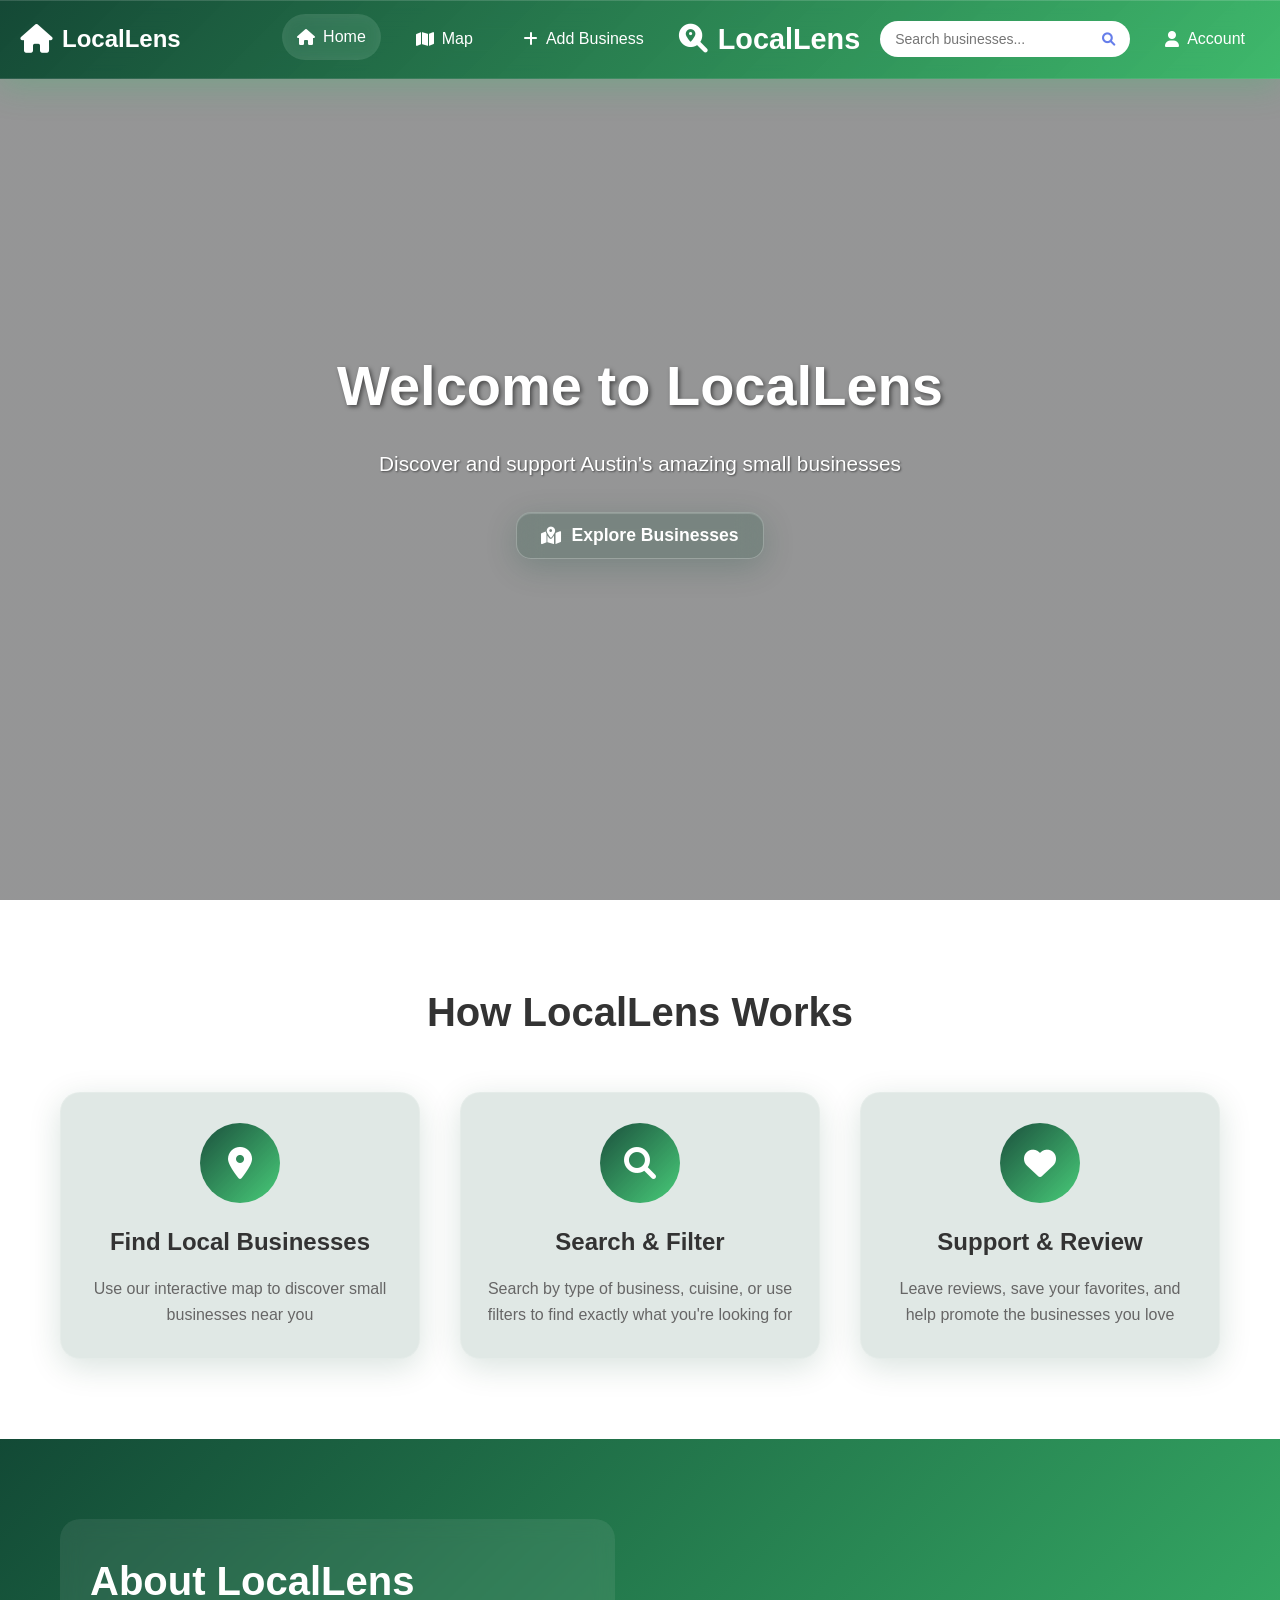
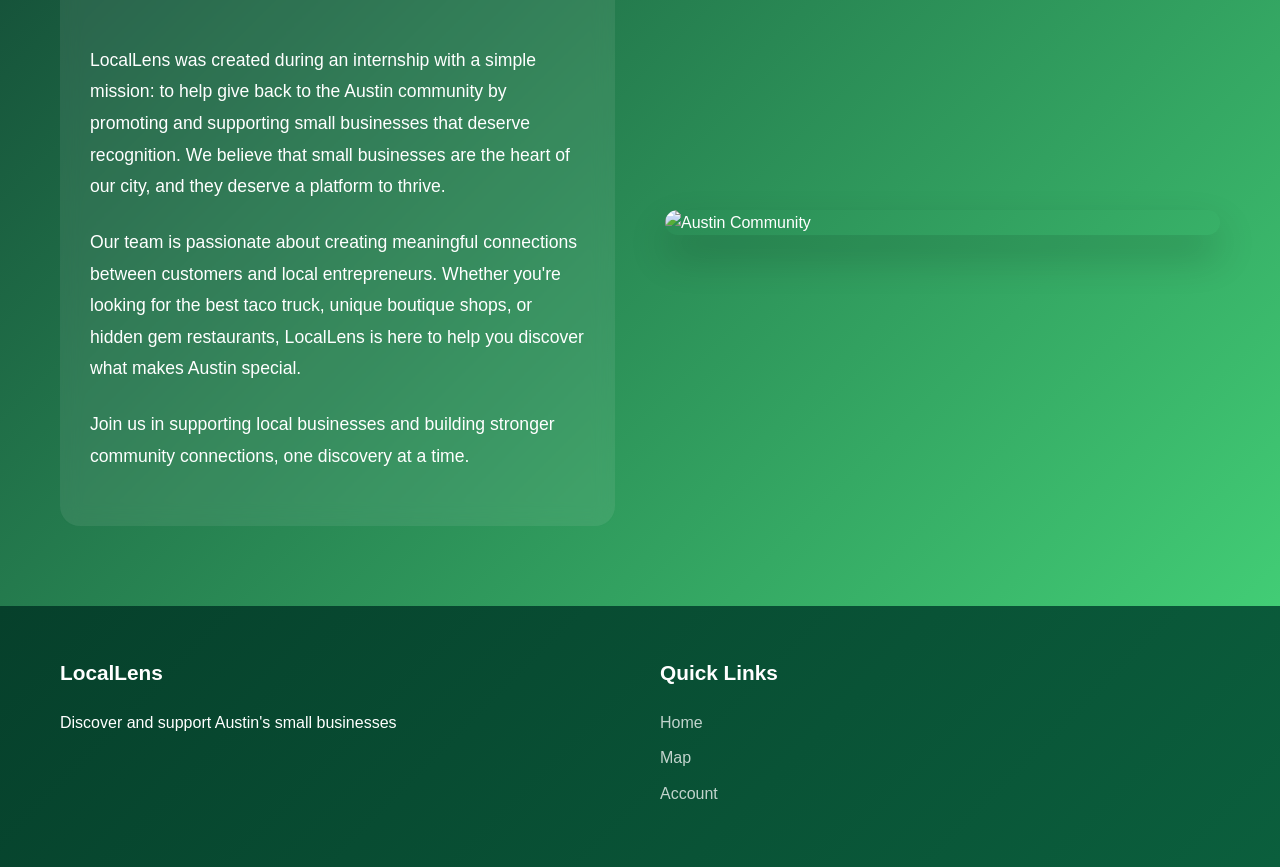
==== commit 7049b28b: "Load responsive styles on home page" ====
--- a/index.html
+++ b/index.html
@@ -4,7 +4,8 @@
     <meta charset="UTF-8">
     <meta name="viewport" content="width=device-width, initial-scale=1.0">
     <title>LocalLens - Discover Austin's Small Businesses</title>
-    <link rel="stylesheet" href="styles.css">
+    <link rel="stylesheet" href="styles.css?v=11">
+    <link rel="stylesheet" href="responsive.css?v=1">
     <link href="https://cdnjs.cloudflare.com/ajax/libs/font-awesome/6.0.0/css/all.min.css" rel="stylesheet">
 </head>
 <body>
@@ -109,7 +110,7 @@
                     </p>
                 </div>
                 <div class="about-image">
-                    <img src="https://images.unsplash.com/photo-1521223619409-8085d2607891?q=80&w=1074&auto=format&fit=crop&ixlib=rb-4.1.0&ixid=M3wxMjA3fDB8MHxwaG90by1wYWdlfHx8fGVufDB8fHx8fA%3D%3D" alt="Austin Community">
+                    <img src="https://media.istockphoto.com/id/592651910/photo/austin-texas-skyline.jpg?s=612x612&w=0&k=20&c=B7AozA89AxOwisBe9UBj8TJvMRKr8FooVob9JD7FfEM=" alt="Austin Community">
                 </div>
             </div>
         </div>
--- a/styles.css
+++ b/styles.css
@@ -208,21 +208,32 @@
 }
 
 .step {
+    background: rgba(6, 64, 43, 0.12);
+    backdrop-filter: blur(16px);
+    -webkit-backdrop-filter: blur(16px);
+    border: 1px solid rgba(255, 255, 255, 0.15);
+    border-radius: 20px;
+    padding: 30px 25px;
     text-align: center;
-    padding: 30px;
-    border-radius: 15px;
-    background: #f8f9fa;
-    transition: transform 0.3s ease;
+    box-shadow: 0 8px 32px rgba(6, 64, 43, 0.15);
+    transition: all 0.4s ease;
+    cursor: pointer;
 }
 
 .step:hover {
-    transform: translateY(-10px);
+    transform: translateY(-10px) scale(1.02);
+    background: rgba(6, 64, 43, 0.2);
+    box-shadow: 0 20px 40px rgba(6, 64, 43, 0.25);
 }
 
 .step-icon {
     width: 80px;
     height: 80px;
-    background: linear-gradient(135deg, #667eea 0%, #764ba2 100%);
+    background: linear-gradient(
+        135deg, 
+        rgba(6, 64, 43, 0.9),
+        rgba(34, 197, 94, 0.8)
+    );
     border-radius: 50%;
     display: flex;
     align-items: center;
@@ -242,11 +253,19 @@
     color: #666;
     line-height: 1.6;
 }
+.step:hover .step-icon {
+    transform: scale(1.15);
+    box-shadow: 0 12px 30px rgba(34, 197, 94, 0.45);
+}
 
 /* About Us Section */
 .about-us {
     padding: 80px 0;
-    background: linear-gradient(135deg, #f093fb 0%, #f5576c 100%);
+    background: linear-gradient(
+        135deg,
+        rgba(6, 64, 43, 0.95),
+        rgba(34, 197, 94, 0.85)
+    );
     color: white;
 }
 
@@ -267,6 +286,12 @@
     line-height: 1.8;
     margin-bottom: 1.5rem;
 }
+.about-text {
+    background: rgba(255,255,255,0.08);
+    backdrop-filter: blur(10px);
+    padding: 30px;
+    border-radius: 20px;
+}
 
 .about-image {
     border-radius: 15px;
@@ -282,7 +307,7 @@
 
 /* Footer */
 .footer {
-    background: #2c3e50;
+    background: linear-gradient(135deg, #06402b, #0b5f3d);
     color: white;
     padding: 50px 0 20px;
 }
@@ -308,13 +333,13 @@
 }
 
 .footer-section ul li a {
-    color: #bdc3c7;
+    color: rgba(255, 255, 255, 0.75);
     text-decoration: none;
     transition: color 0.3s ease;
 }
 
 .footer-section ul li a:hover {
-    color: white;
+    color: #ffffff;
 }
 
 .social-links {
@@ -372,7 +397,7 @@
 }
 
 .control-btn:hover {
-    background: #5a67d8;
+    background: #85d4b3;
     transform: translateY(-2px);
 }
 
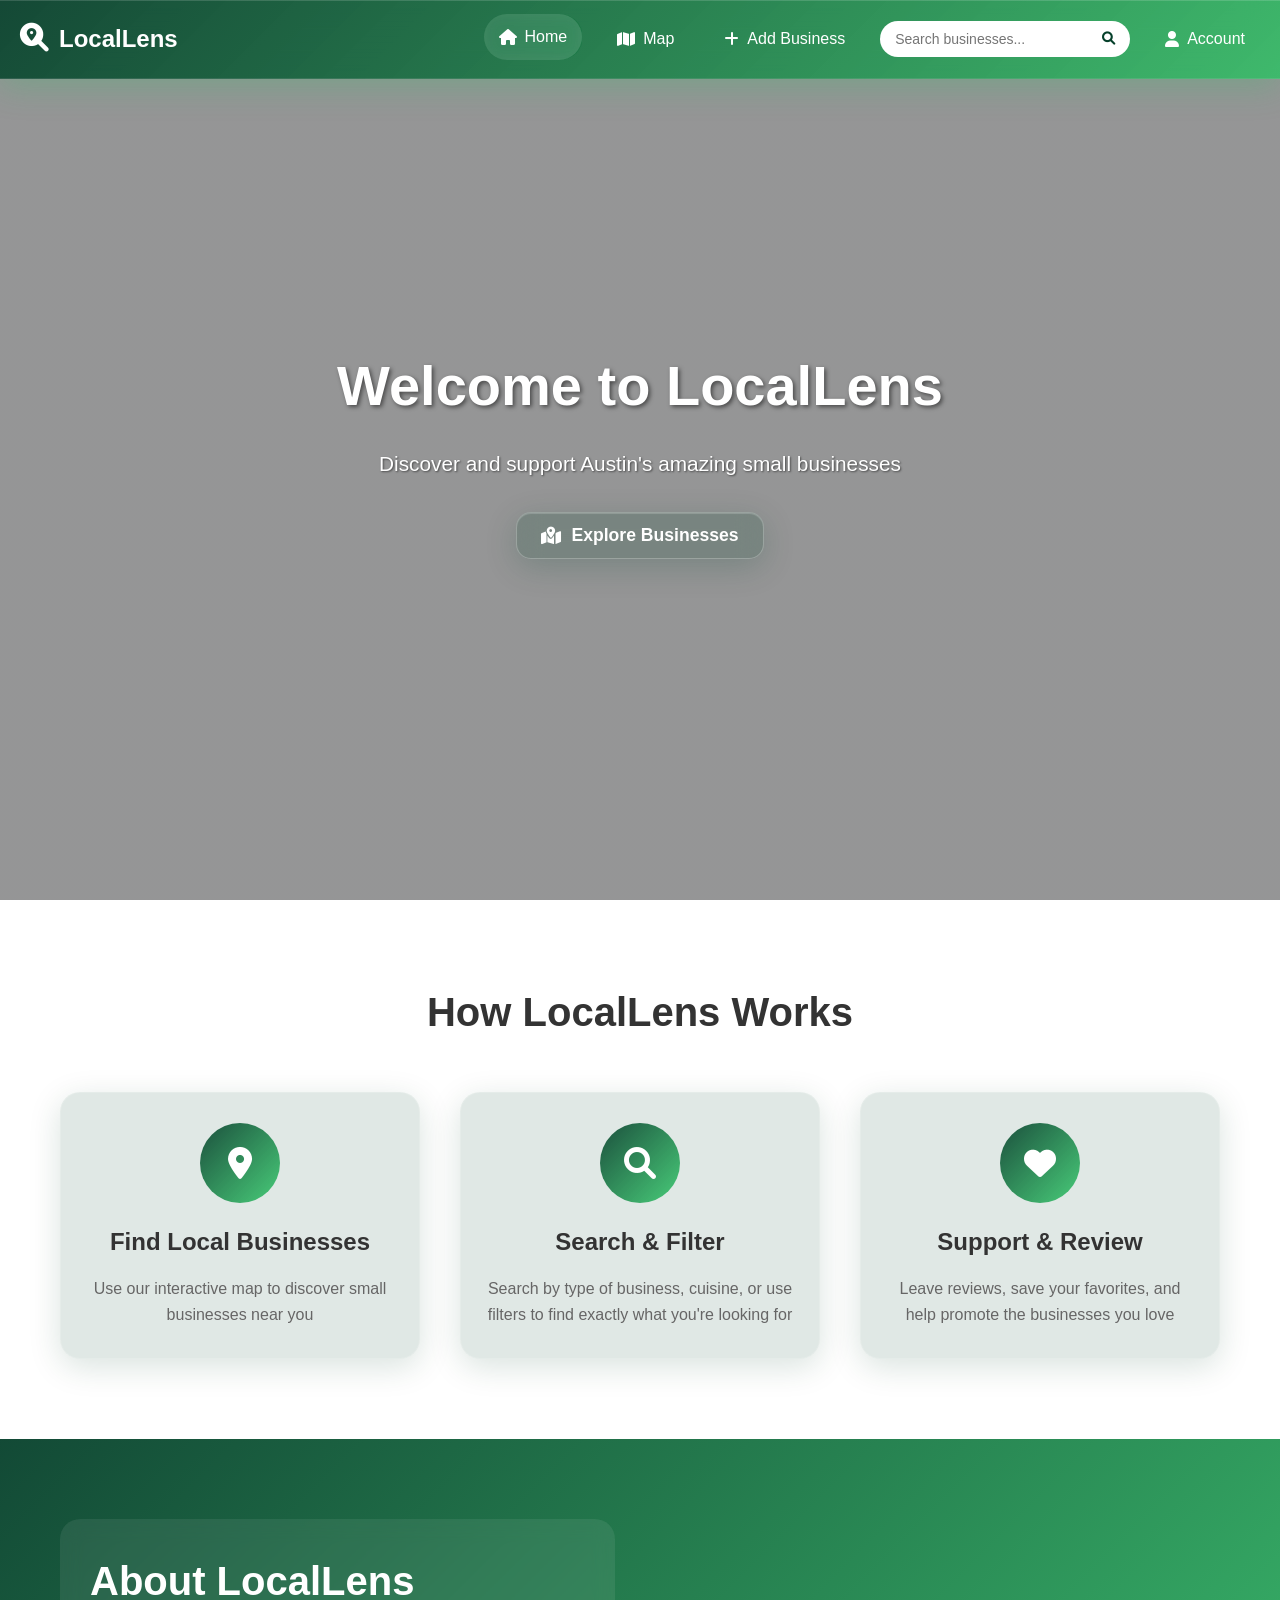
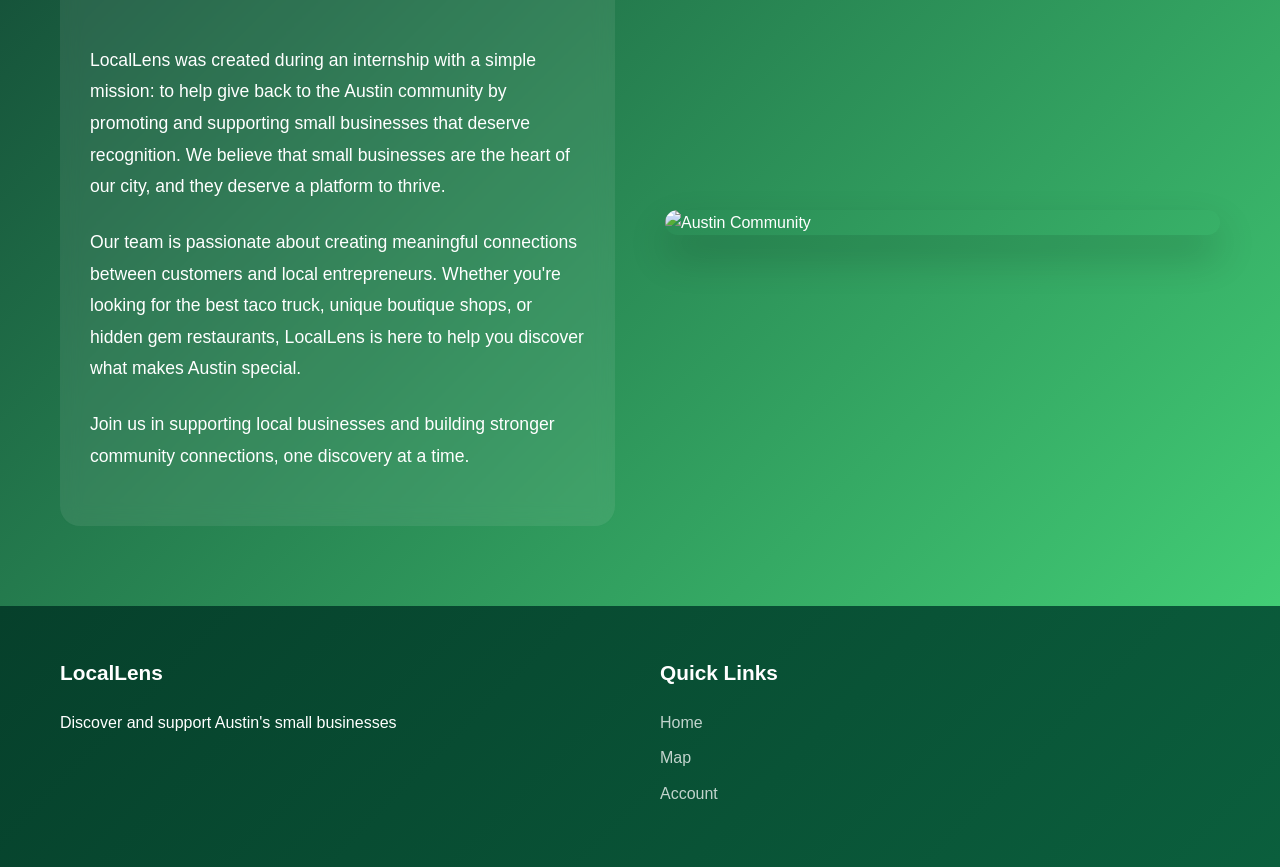
==== commit 42560909: "Update index.html changing navigation uid" ====
--- a/index.html
+++ b/index.html
@@ -4,46 +4,53 @@
     <meta charset="UTF-8">
     <meta name="viewport" content="width=device-width, initial-scale=1.0">
     <title>LocalLens - Discover Austin's Small Businesses</title>
-    <link rel="stylesheet" href="styles.css?v=11">
-    <link rel="stylesheet" href="responsive.css?v=1">
+    <link rel="stylesheet" href="styles.css">
     <link href="https://cdnjs.cloudflare.com/ajax/libs/font-awesome/6.0.0/css/all.min.css" rel="stylesheet">
 </head>
 <body>
     <!-- Navigation Bar -->
-    <nav class="navbar">
-        <div class="nav-container">
-            <div class="nav-logo">
+<nav class="navbar">
+    <div class="nav-container">
+
+        <!-- Logo -->
+        <a href="index.html" class="nav-logo">
+            <i class="fas fa-search-location"></i>
+            <span>LocalLens</span>
+        </a>
+
+        <!-- Navigation -->
+        <div class="nav-items">
+
+            <a href="index.html" class="nav-item active">
                 <i class="fas fa-home"></i>
-                <span id="logo-text">LocalLens</span>
+                Home
+            </a>
+
+            <a href="map.html" class="nav-item">
+                <i class="fas fa-map"></i>
+                Map
+            </a>
+
+            <a href="add-business.html" class="nav-item">
+                <i class="fas fa-plus"></i>
+                Add Business
+            </a>
+
+            <div class="search-container">
+                <input type="text" placeholder="Search businesses..." id="home-search">
+                <button type="button">
+                    <i class="fas fa-search"></i>
+                </button>
             </div>
-            <div class="nav-items">
-                <a href="index.html" class="nav-item active">
-                    <i class="fas fa-home"></i>
-                    <span>Home</span>
-                </a>
-                <a href="map.html" class="nav-item">
-                    <i class="fas fa-map"></i>
-                    <span>Map</span>
-                </a>
-                <a href="add-business.html" class="nav-item">
-                    <i class="fas fa-plus"></i>
-                    <span>Add Business</span>
-                </a>
-                <div class="nav-brand">
-                    <i class="fas fa-search-location"></i>
-                    <span>LocalLens</span>
-                </div>
-                <div class="search-container">
-                    <input type="text" placeholder="Search businesses..." id="home-search">
-                    <button type="button"><i class="fas fa-search"></i></button>
-                </div>
-                <a href="account.html" class="nav-item">
-                    <i class="fas fa-user"></i>
-                    <span>Account</span>
-                </a>
-            </div>
+
+            <a href="account.html" class="nav-item">
+                <i class="fas fa-user"></i>
+                Account
+            </a>
+
         </div>
-    </nav>
+    </div>
+</nav>
 
     <!-- Hero Section with Austin Background -->
     <section class="hero">
@@ -110,7 +117,7 @@
                     </p>
                 </div>
                 <div class="about-image">
-                    <img src="https://media.istockphoto.com/id/592651910/photo/austin-texas-skyline.jpg?s=612x612&w=0&k=20&c=B7AozA89AxOwisBe9UBj8TJvMRKr8FooVob9JD7FfEM=" alt="Austin Community">
+                    <img src="https://images.unsplash.com/photo-1521223619409-8085d2607891?q=80&w=1074&auto=format&fit=crop&ixlib=rb-4.1.0&ixid=M3wxMjA3fDB8MHxwaG90by1wYWdlfHx8fGVufDB8fHx8fA%3D%3D" alt="Austin Community">
                 </div>
             </div>
         </div>
@@ -132,7 +139,7 @@
                         <li><a href="account.html">Account</a></li>
                     </ul>
                 </div>
-            
+            </div>
         </div>
     </footer>
 
--- a/styles.css
+++ b/styles.css
@@ -123,7 +123,7 @@
     right: 5px;
     background: none;
     border: none;
-    color: #667eea;
+    color: #06402b;
     cursor: pointer;
     padding: 5px 10px;
 }
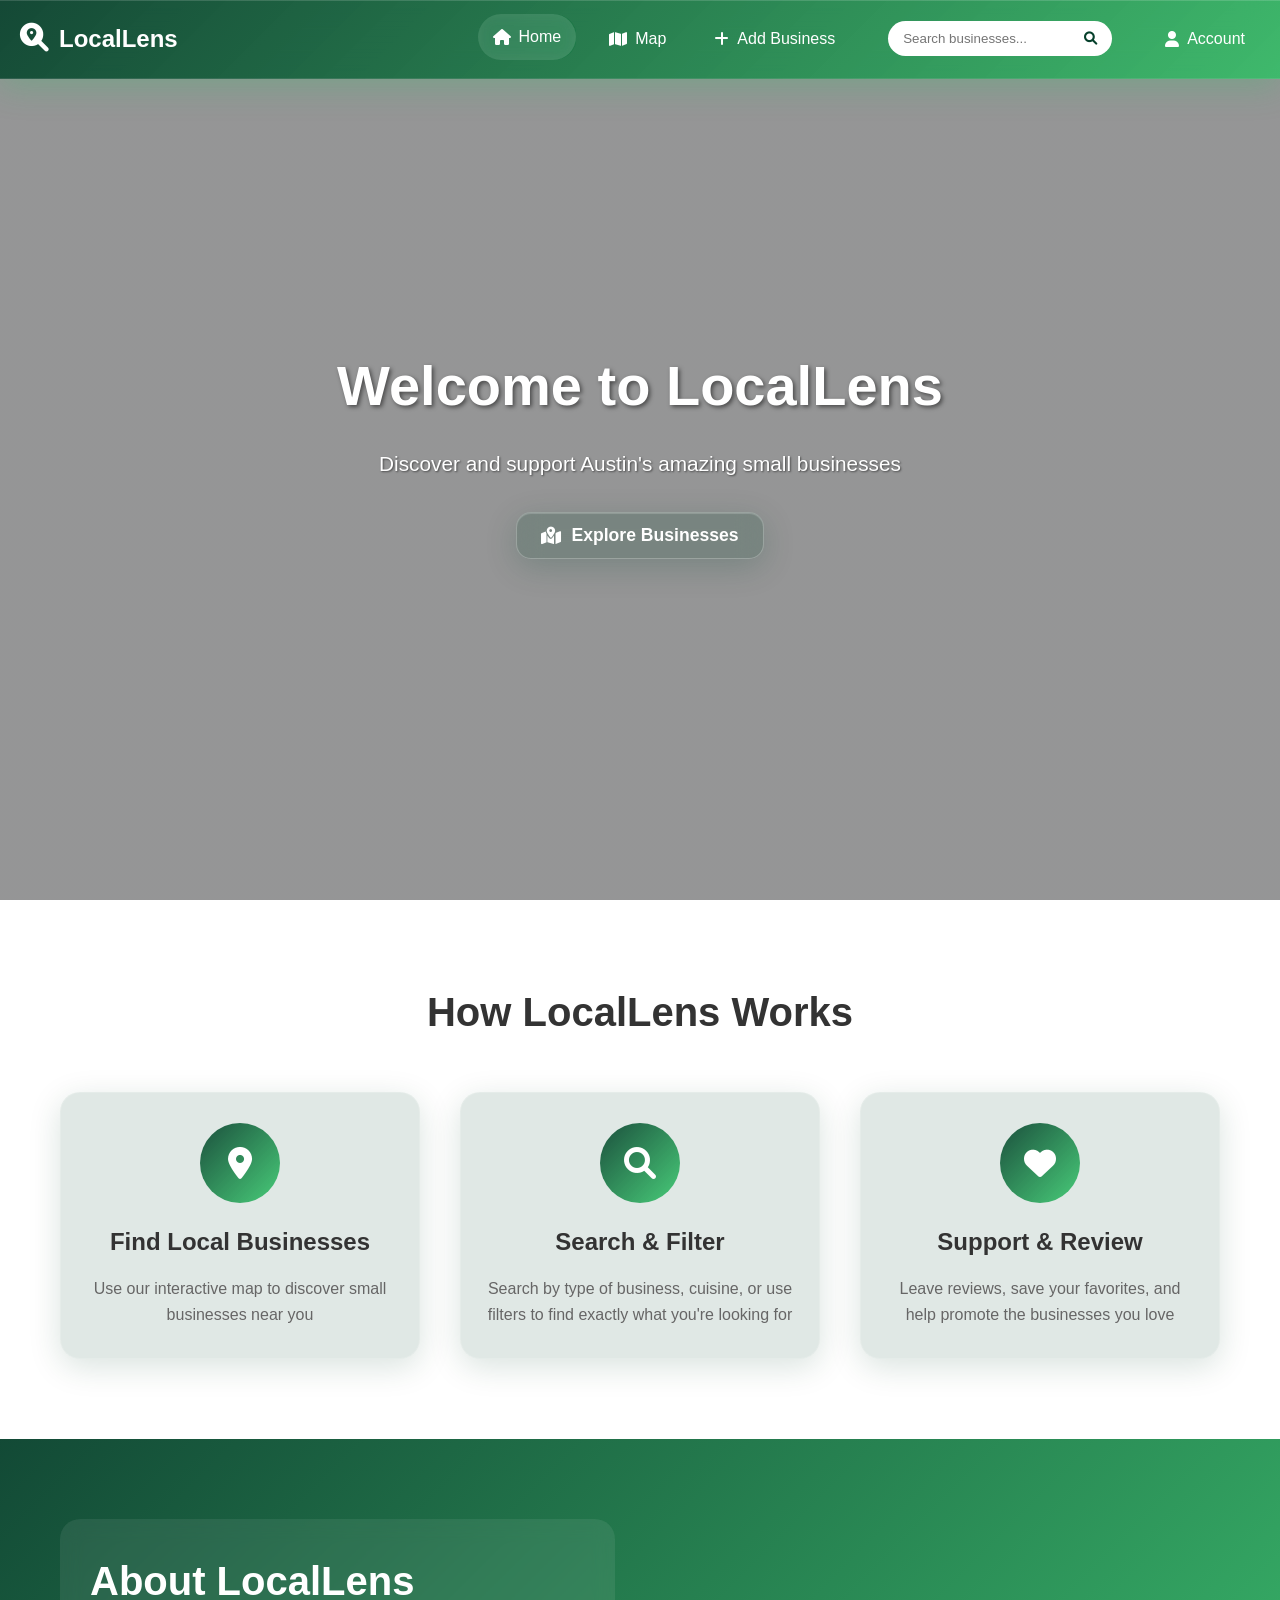
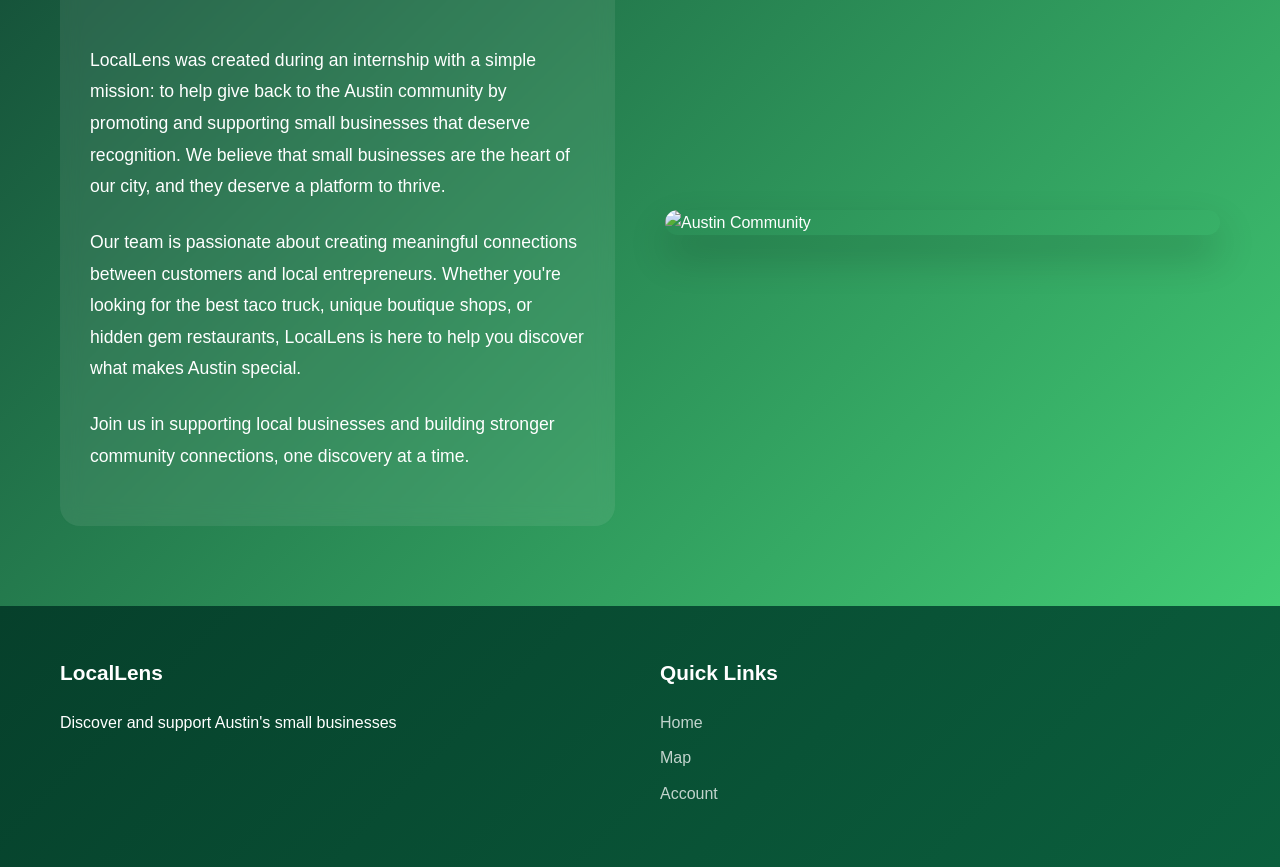
==== commit db42cbe9: "Merge pull request #3 from ddtolivas/main changes" ====
--- a/index.html
+++ b/index.html
@@ -4,7 +4,8 @@
     <meta charset="UTF-8">
     <meta name="viewport" content="width=device-width, initial-scale=1.0">
     <title>LocalLens - Discover Austin's Small Businesses</title>
-    <link rel="stylesheet" href="styles.css">
+    <link rel="stylesheet" href="styles.css?v=11">
+    <link rel="stylesheet" href="responsive.css?v=1">
     <link href="https://cdnjs.cloudflare.com/ajax/libs/font-awesome/6.0.0/css/all.min.css" rel="stylesheet">
 </head>
 <body>
--- a/styles.css
+++ b/styles.css
@@ -65,8 +65,7 @@
 .nav-items {
     display: flex;
     align-items: center;
-    gap: 20px;
-    flex-wrap: wrap;
+    gap: 18px;
 }
 
 .nav-item {
@@ -90,32 +89,21 @@
     margin-right: 8px;
 }
 
-.nav-brand {
-    color: white;
-    font-size: 1.8rem;
-    font-weight: bold;
-    text-decoration: none;
-    display: flex;
-    align-items: center;
-}
-
-.nav-brand i {
-    margin-right: 10px;
-}
-
 .search-container {
     position: relative;
     display: flex;
     align-items: center;
+    flex: 1;
+    max-width: 350px;
+    margin: 0 20px;
 }
 
 .search-container input {
+    width: 100%;
     padding: 10px 40px 10px 15px;
     border: none;
     border-radius: 25px;
-    width: 250px;
     outline: none;
-    font-size: 14px;
 }
 
 .search-container button {
@@ -384,7 +372,7 @@
 }
 
 .control-btn {
-    background: #667eea;
+    background: #28a745;
     color: white;
     border: none;
     padding: 10px 20px;
@@ -520,9 +508,9 @@
 }
 
 .view-btn.active {
-    background: #667eea;
-    color: white;
-    border-color: #667eea;
+    background: #28a745;
+    color: white;
+    border-color: #28a745;
 }
 
 /* Business List */
--- a/responsive.css
+++ b/responsive.css
@@ -0,0 +1,383 @@
+/* Mobile and small-screen layout fixes */
+html {
+    overflow-x: hidden;
+}
+
+body {
+    overflow-x: hidden;
+}
+
+img,
+iframe,
+video {
+    max-width: 100%;
+}
+
+@media (max-width: 980px) {
+    .navbar {
+        padding: 10px 0;
+    }
+
+    .nav-container {
+        align-items: stretch;
+        flex-direction: column;
+        gap: 10px;
+        padding: 0 14px;
+    }
+
+    .nav-logo {
+        justify-content: center;
+        font-size: 1.22rem;
+    }
+
+    .nav-logo i {
+        font-size: 1.45rem;
+    }
+
+    .nav-items {
+        display: grid;
+        grid-template-columns: repeat(4, minmax(0, 1fr));
+        gap: 8px;
+        width: 100%;
+    }
+
+    .nav-brand {
+        display: none;
+    }
+
+    .nav-item {
+        justify-content: center;
+        min-width: 0;
+        min-height: 42px;
+        padding: 8px 6px;
+        border-radius: 10px;
+        font-size: 0.86rem;
+        text-align: center;
+    }
+
+    .nav-item i {
+        margin-right: 5px;
+    }
+
+    .search-container {
+        grid-column: 1 / -1;
+        width: 100%;
+        order: 10;
+    }
+
+    .search-container input {
+        width: 100%;
+        min-height: 42px;
+        font-size: 16px;
+    }
+
+    .main-content {
+        margin-top: 154px;
+        min-height: calc(100vh - 154px);
+    }
+
+    .hero {
+        min-height: 720px;
+        height: auto;
+        padding: 176px 18px 70px;
+    }
+
+    .hero-content h1 {
+        font-size: 2.45rem;
+        line-height: 1.08;
+    }
+
+    .hero-content p {
+        font-size: 1.05rem;
+    }
+
+    .how-it-works,
+    .about-us {
+        padding: 48px 0;
+    }
+
+    .how-it-works h2,
+    .about-text h2 {
+        font-size: 2rem;
+    }
+
+    .steps-container,
+    .about-content,
+    .footer-content {
+        grid-template-columns: 1fr;
+        gap: 22px;
+    }
+
+    .step {
+        padding: 24px 18px;
+    }
+
+    .map-controls {
+        position: static;
+        top: auto;
+        gap: 10px;
+        padding: 12px;
+    }
+
+    .map-controls .control-btn {
+        justify-content: center;
+        min-height: 42px;
+        padding: 10px 14px;
+    }
+
+    .filter-container {
+        min-width: 0;
+    }
+
+    .filter-dropdown {
+        left: auto;
+        right: 0;
+        width: min(92vw, 330px);
+        min-width: 0;
+    }
+
+    .map-business-container {
+        display: flex;
+        flex-direction: column;
+        height: auto;
+        min-height: 0;
+    }
+
+    .map-section {
+        height: min(56vh, 430px);
+        min-height: 320px;
+        border-right: 0;
+        border-bottom: 1px solid #e9ecef;
+    }
+
+    .business-list-section {
+        min-height: 420px;
+        height: auto;
+    }
+
+    .business-list {
+        max-height: none;
+        overflow: visible;
+    }
+
+    .business-list-header {
+        gap: 14px;
+        padding: 16px;
+    }
+
+    .business-item {
+        align-items: flex-start;
+        flex-direction: column;
+        gap: 14px;
+    }
+
+    .business-actions {
+        width: 100%;
+    }
+
+    .details-btn {
+        flex: 1;
+    }
+
+    .add-business-main,
+    .account-main {
+        width: 100%;
+        padding: 184px 16px 48px !important;
+    }
+
+    .submission-header,
+    .account-hero {
+        align-items: flex-start;
+        flex-direction: column;
+        gap: 14px;
+    }
+
+    .submission-header h1,
+    .account-hero h1 {
+        font-size: 2rem;
+    }
+
+    .submission-layout {
+        grid-template-columns: 1fr;
+        gap: 20px;
+    }
+
+    .listing-preview {
+        position: static;
+        top: auto;
+        order: -1;
+    }
+
+    .add-business-page .form-grid-three,
+    .score-inputs,
+    .account-form-grid,
+    .account-grid {
+        grid-template-columns: 1fr !important;
+    }
+
+    .add-business-page .form-span-two,
+    .add-business-page .form-span-three {
+        grid-column: auto !important;
+    }
+
+    .add-business-page .business-form .form-section,
+    .auth-card,
+    .profile-card,
+    .status-card,
+    .profile-edit-card,
+    .submissions-card,
+    .verification-card {
+        padding: 20px !important;
+    }
+
+    .add-business-page .business-form .form-actions,
+    .profile-card,
+    .submission-row,
+    .section-title-row,
+    .auth-intro,
+    .status-card {
+        align-items: flex-start;
+        flex-direction: column;
+    }
+
+    .add-business-page .form-actions > div,
+    .add-business-page .form-actions button,
+    .profile-actions,
+    .profile-actions a,
+    .profile-actions button,
+    .verification-actions,
+    .verification-actions button,
+    .account-add-link,
+    .map-return-link {
+        width: 100%;
+    }
+
+    .preview-title-row,
+    .preview-footer {
+        align-items: flex-start;
+        flex-direction: column;
+    }
+
+    .preview-scores {
+        grid-template-columns: 1fr;
+    }
+
+    .account-gate {
+        grid-template-columns: 1fr;
+    }
+
+    .modal-content {
+        width: calc(100vw - 24px);
+        max-height: calc(100vh - 24px);
+        border-radius: 8px;
+    }
+}
+
+@media (max-width: 560px) {
+    .nav-items {
+        grid-template-columns: repeat(2, minmax(0, 1fr));
+    }
+
+    .nav-item {
+        font-size: 0.82rem;
+    }
+
+    .main-content {
+        margin-top: 196px;
+        min-height: calc(100vh - 196px);
+    }
+
+    .hero {
+        min-height: 680px;
+        padding-top: 218px;
+    }
+
+    .hero-content h1 {
+        font-size: 2rem;
+    }
+
+    .hero-content p {
+        font-size: 0.98rem;
+    }
+
+    .container {
+        padding: 0 16px;
+    }
+
+    .map-controls {
+        align-items: stretch;
+        flex-direction: column;
+    }
+
+    .filter-dropdown {
+        left: 0;
+        right: auto;
+        width: calc(100vw - 24px);
+    }
+
+    .map-section {
+        height: 360px;
+        min-height: 300px;
+    }
+
+    .business-list-header {
+        align-items: flex-start;
+        flex-direction: column;
+    }
+
+    .view-toggle,
+    .view-btn {
+        width: 100%;
+    }
+
+    .view-btn {
+        min-height: 40px;
+    }
+
+    .add-business-main,
+    .account-main {
+        padding-top: 224px !important;
+        padding-left: 12px !important;
+        padding-right: 12px !important;
+    }
+
+    .submission-header h1,
+    .account-hero h1 {
+        font-size: 1.75rem;
+    }
+
+    .section-heading,
+    .matrix-heading {
+        align-items: flex-start;
+        flex-direction: column;
+    }
+
+    .matrix-average {
+        width: 100%;
+        padding: 12px 0 0;
+        border-left: 0;
+        border-top: 1px solid #dce3e6;
+        text-align: left;
+    }
+
+    .auth-tabs {
+        flex-direction: column;
+    }
+
+    .preview-body {
+        padding: 16px;
+    }
+
+    .success-message {
+        padding: 24px 16px;
+    }
+
+    .success-btn {
+        width: 100%;
+        margin: 6px 0;
+    }
+
+    .footer {
+        padding: 36px 0 20px;
+    }
+}
